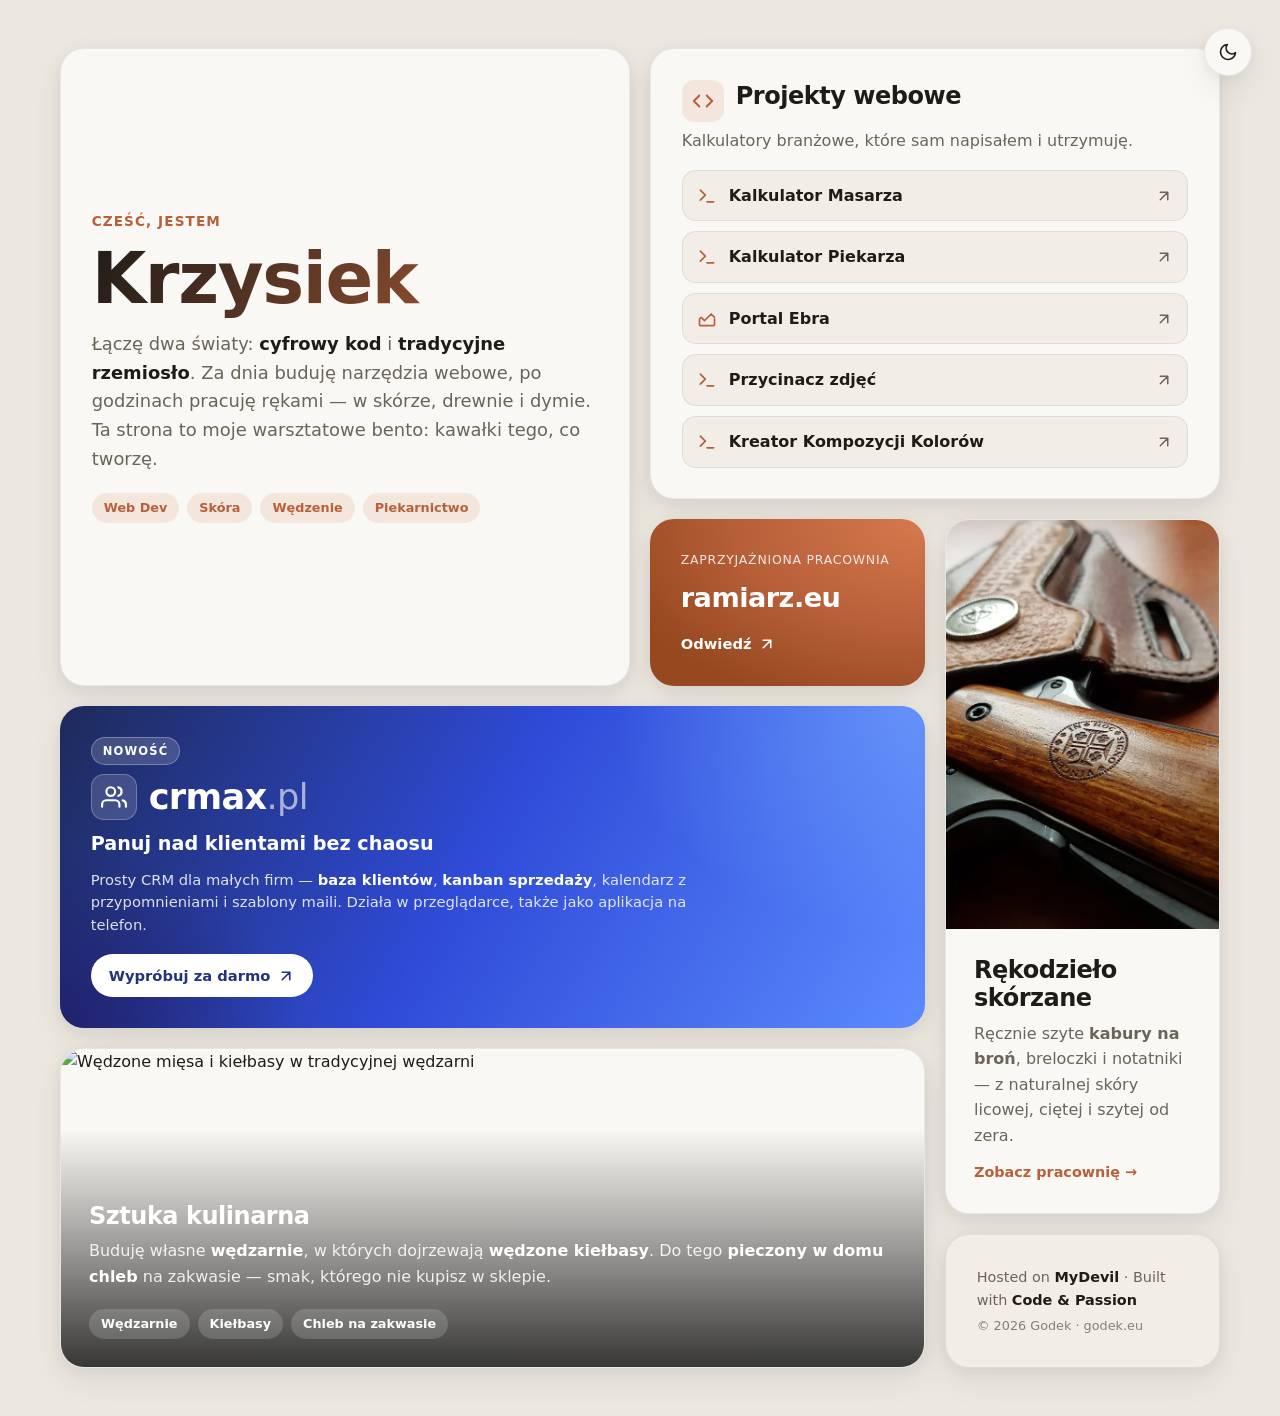
==== public_html/index.html @ ffb0ab87 "baner crmax" ====
<!DOCTYPE html>
<html lang="pl">
<head>
  <meta charset="UTF-8" />
  <meta name="viewport" content="width=device-width, initial-scale=1.0" />
  <meta name="description" content="Godek — miejsce, gdzie cyfrowy kod spotyka tradycyjne rzemiosło: kalkulatory dla masarzy i piekarzy, rękodzieło skórzane i sztuka wędzenia." />
  <meta name="author" content="Godek" />
  <meta name="theme-color" content="#f5f3ee" media="(prefers-color-scheme: light)" />
  <meta name="theme-color" content="#14120f" media="(prefers-color-scheme: dark)" />
  <title>Godek — Kod &amp; Rzemiosło</title>
  <link rel="preconnect" href="https://images.unsplash.com" />
  <link rel="stylesheet" href="style.css" />
</head>
<body>
  <!-- Przełącznik motywu -->
  <button id="theme-toggle" class="theme-toggle" type="button" aria-label="Przełącz motyw jasny/ciemny">
    <svg class="icon-sun" viewBox="0 0 24 24" width="20" height="20" aria-hidden="true">
      <circle cx="12" cy="12" r="4" />
      <path d="M12 2v2M12 20v2M4.9 4.9l1.4 1.4M17.7 17.7l1.4 1.4M2 12h2M20 12h2M4.9 19.1l1.4-1.4M17.7 6.3l1.4-1.4" />
    </svg>
    <svg class="icon-moon" viewBox="0 0 24 24" width="20" height="20" aria-hidden="true">
      <path d="M21 12.8A9 9 0 1 1 11.2 3a7 7 0 0 0 9.8 9.8z" />
    </svg>
  </button>

  <main class="bento" aria-label="Strona główna Godek">

    <!-- 1. Intro (duży) -->
    <section class="tile tile--intro" aria-labelledby="intro-title">
      <p class="eyebrow">Cześć, jestem</p>
      <h1 id="intro-title">Krzysiek</h1>
      <p class="lead">
        Łączę dwa światy: <strong>cyfrowy kod</strong> i <strong>tradycyjne rzemiosło</strong>.
        Za dnia buduję narzędzia webowe, po godzinach pracuję rękami — w skórze, drewnie i dymie.
        Ta strona to moje warsztatowe bento: kawałki tego, co tworzę.
      </p>
      <div class="tag-row" aria-label="Obszary działania">
        <span class="tag">Web Dev</span>
        <span class="tag">Skóra</span>
        <span class="tag">Wędzenie</span>
        <span class="tag">Piekarnictwo</span>
      </div>
    </section>

    <!-- 2. Projekty webowe (średni) -->
    <section class="tile tile--projects" aria-labelledby="projects-title">
      <div class="tile__head">
        <span class="tile__badge" aria-hidden="true">
          <svg viewBox="0 0 24 24" width="22" height="22"><path d="M8 6l-6 6 6 6M16 6l6 6-6 6" /></svg>
        </span>
        <h2 id="projects-title">Projekty webowe</h2>
      </div>
      <p class="tile__desc">Kalkulatory branżowe, które sam napisałem i utrzymuję.</p>
      <ul class="link-list">
        <li>
          <a class="link-item" href="https://www.masarz.ebra.pl/" target="_blank" rel="noopener">
            <svg class="link-item__icon" viewBox="0 0 24 24" width="20" height="20" aria-hidden="true"><path d="M4 17l6-6-6-6M12 19h8" /></svg>
            <span class="link-item__text">Kalkulator Masarza</span>
            <svg class="link-item__arrow" viewBox="0 0 24 24" width="18" height="18" aria-hidden="true"><path d="M7 17L17 7M7 7h10v10" /></svg>
          </a>
        </li>
        <li>
          <a class="link-item" href="https://www.piekarz.ebra.pl/" target="_blank" rel="noopener">
            <svg class="link-item__icon" viewBox="0 0 24 24" width="20" height="20" aria-hidden="true"><path d="M4 17l6-6-6-6M12 19h8" /></svg>
            <span class="link-item__text">Kalkulator Piekarza</span>
            <svg class="link-item__arrow" viewBox="0 0 24 24" width="18" height="18" aria-hidden="true"><path d="M7 17L17 7M7 7h10v10" /></svg>
          </a>
        </li>
        <li>
          <a class="link-item" href="https://www.ebra.pl/" target="_blank" rel="noopener">
            <svg class="link-item__icon" viewBox="0 0 24 24" width="20" height="20" aria-hidden="true"><path d="M3 12l2-2 4 4 8-8 4 4M3 12v7a1 1 0 0 0 1 1h16a1 1 0 0 0 1-1v-7" /></svg>
            <span class="link-item__text">Portal Ebra</span>
            <svg class="link-item__arrow" viewBox="0 0 24 24" width="18" height="18" aria-hidden="true"><path d="M7 17L17 7M7 7h10v10" /></svg>
          </a>
        </li>
        <li>
          <a class="link-item" href="https://przycinacz.godek.eu/" target="_blank" rel="noopener">
            <svg class="link-item__icon" viewBox="0 0 24 24" width="20" height="20" aria-hidden="true"><path d="M4 17l6-6-6-6M12 19h8" /></svg>
            <span class="link-item__text">Przycinacz zdjęć</span>
            <svg class="link-item__arrow" viewBox="0 0 24 24" width="18" height="18" aria-hidden="true"><path d="M7 17L17 7M7 7h10v10" /></svg>
          </a>
        </li>
        <li>
          <a class="link-item" href="https://kolory.godek.eu/" target="_blank" rel="noopener">
            <svg class="link-item__icon" viewBox="0 0 24 24" width="20" height="20" aria-hidden="true"><path d="M4 17l6-6-6-6M12 19h8" /></svg>
            <span class="link-item__text">Kreator Kompozycji Kolorów</span>
            <svg class="link-item__arrow" viewBox="0 0 24 24" width="18" height="18" aria-hidden="true"><path d="M7 17L17 7M7 7h10v10" /></svg>
          </a>
        </li>
      </ul>
    </section>

    <!-- 3. Link partnerski (mały) -->
    <a class="tile tile--partner" href="https://ramiarz.eu/" target="_blank" rel="noopener" aria-label="Odwiedź ramiarz.eu — otwiera się w nowej karcie">
      <span class="tile--partner__label">Zaprzyjaźniona pracownia</span>
      <span class="tile--partner__name">ramiarz.eu</span>
      <span class="tile--partner__cta">
        Odwiedź
        <svg viewBox="0 0 24 24" width="18" height="18" aria-hidden="true"><path d="M7 17L17 7M7 7h10v10" /></svg>
      </span>
    </a>

    <!-- 4. Baner crmax (szeroki) — nowa aplikacja -->
    <a class="tile tile--crmax" href="https://crmax.pl/" target="_blank" rel="noopener" aria-labelledby="crmax-title">
      <div class="tile--crmax__glow" aria-hidden="true"></div>
      <div class="tile--crmax__inner">
        <span class="tile--crmax__badge">Nowość</span>
        <div class="tile--crmax__head">
          <span class="tile--crmax__logo" aria-hidden="true">
            <svg viewBox="0 0 24 24" width="26" height="26"><path d="M17 21v-2a4 4 0 0 0-4-4H5a4 4 0 0 0-4 4v2M9 11a4 4 0 1 0 0-8 4 4 0 0 0 0 8M23 21v-2a4 4 0 0 0-3-3.87M16 3.13a4 4 0 0 1 0 7.75" /></svg>
          </span>
          <h2 id="crmax-title">crmax<span class="tile--crmax__tld">.pl</span></h2>
        </div>
        <p class="tile--crmax__slogan">Panuj nad klientami bez chaosu</p>
        <p class="tile--crmax__desc">
          Prosty CRM dla małych firm — <strong>baza klientów</strong>, <strong>kanban sprzedaży</strong>,
          kalendarz z przypomnieniami i szablony maili. Działa w przeglądarce, także jako aplikacja na telefon.
        </p>
        <span class="tile--crmax__cta">
          Wypróbuj za darmo
          <svg viewBox="0 0 24 24" width="18" height="18" aria-hidden="true"><path d="M7 17L17 7M7 7h10v10" /></svg>
        </span>
      </div>
    </a>

    <!-- 5. Rękodzieło skórzane (średni) — link do podstrony -->
    <a class="tile tile--leather" href="rekodzielo.html" aria-labelledby="leather-title">
      <div class="tile__media">
        <img
          src="img/rekodzielo-skorzane.webp"
          alt="Ręcznie wykonane wyroby ze skóry naturalnej"
          loading="lazy" decoding="async" width="900" height="875" />
      </div>
      <div class="tile__body">
        <h2 id="leather-title">Rękodzieło skórzane</h2>
        <p class="tile__desc">
          Ręcznie szyte <strong>kabury na broń</strong>, breloczki i notatniki —
          z naturalnej skóry licowej, ciętej i szytej od zera.
        </p>
        <span class="tile__more">Zobacz pracownię →</span>
      </div>
    </a>

    <!-- 6. Sztuka kulinarna (duży) -->
    <section class="tile tile--culinary" aria-labelledby="culinary-title">
      <div class="tile__media">
        <img
          src="https://images.unsplash.com/photo-1544025162-d76694265947?auto=format&fit=crop&w=1200&q=70"
          alt="Wędzone mięsa i kiełbasy w tradycyjnej wędzarni"
          loading="lazy" decoding="async" width="1200" height="800" />
      </div>
      <div class="tile__body">
        <h2 id="culinary-title">Sztuka kulinarna</h2>
        <p class="tile__desc">
          Buduję własne <strong>wędzarnie</strong>, w których dojrzewają
          <strong>wędzone kiełbasy</strong>. Do tego <strong>pieczony w domu chleb</strong>
          na zakwasie — smak, którego nie kupisz w sklepie.
        </p>
        <div class="tag-row">
          <span class="tag">Wędzarnie</span>
          <span class="tag">Kiełbasy</span>
          <span class="tag">Chleb na zakwasie</span>
        </div>
      </div>
    </section>

    <!-- 7. Stopka / stack (mały) -->
    <footer class="tile tile--footer">
      <p>Hosted on <strong>MyDevil</strong> · Built with <strong>Code &amp; Passion</strong></p>
      <p class="tile--footer__meta">© <span id="year">2026</span> Godek · godek.eu</p>
    </footer>

  </main>

  <script src="script.js" defer></script>
</body>
</html>
---- public_html/style.css ----
/* ============================================
   Godek — Maker's Bento Box
   Plain CSS · CSS Grid · Light/Dark
   ============================================ */

/* ---------- Zmienne motywu ---------- */
:root {
  /* Kolory — jasny (domyślny) */
  --bg:            #ece8e0;
  --surface:       #faf8f4;
  --surface-2:     #f2eee7;
  --text:          #1f1c17;
  --text-muted:    #6b6459;
  --border:        rgba(31, 28, 23, 0.08);
  --accent:        #b8603a;
  --accent-soft:   rgba(184, 96, 58, 0.12);
  --shadow:        0 4px 14px rgba(31, 28, 23, 0.06),
                   0 12px 34px rgba(31, 28, 23, 0.07);
  --shadow-hover:  0 10px 24px rgba(31, 28, 23, 0.10),
                   0 22px 60px rgba(31, 28, 23, 0.12);

  /* Kształt i ruch */
  --radius:        24px;
  --radius-sm:     14px;
  --gap:           20px;
  --ease:          cubic-bezier(0.22, 1, 0.36, 1);
  --font: "Inter", system-ui, -apple-system, "Segoe UI", Roboto, sans-serif;
}

/* Ciemny — system */
@media (prefers-color-scheme: dark) {
  :root {
    --bg:           #14120f;
    --surface:      #201d18;
    --surface-2:    #2a251f;
    --text:         #f3efe8;
    --text-muted:   #a49b8d;
    --border:       rgba(243, 239, 232, 0.09);
    --accent:       #e08a5f;
    --accent-soft:  rgba(224, 138, 95, 0.16);
    --shadow:       0 4px 14px rgba(0, 0, 0, 0.35),
                    0 12px 34px rgba(0, 0, 0, 0.45);
    --shadow-hover: 0 10px 24px rgba(0, 0, 0, 0.45),
                    0 22px 60px rgba(0, 0, 0, 0.55);
  }
}

/* Ciemny — ręczne wymuszenie (przełącznik) */
:root[data-theme="dark"] {
  --bg:           #14120f;
  --surface:      #201d18;
  --surface-2:    #2a251f;
  --text:         #f3efe8;
  --text-muted:   #a49b8d;
  --border:       rgba(243, 239, 232, 0.09);
  --accent:       #e08a5f;
  --accent-soft:  rgba(224, 138, 95, 0.16);
  --shadow:       0 4px 14px rgba(0, 0, 0, 0.35),
                  0 12px 34px rgba(0, 0, 0, 0.45);
  --shadow-hover: 0 10px 24px rgba(0, 0, 0, 0.45),
                  0 22px 60px rgba(0, 0, 0, 0.55);
}
:root[data-theme="light"] {
  --bg:           #ece8e0;
  --surface:      #faf8f4;
  --surface-2:    #f2eee7;
  --text:         #1f1c17;
  --text-muted:   #6b6459;
  --border:       rgba(31, 28, 23, 0.08);
  --accent:       #b8603a;
  --accent-soft:  rgba(184, 96, 58, 0.12);
  --shadow:       0 4px 14px rgba(31, 28, 23, 0.06),
                  0 12px 34px rgba(31, 28, 23, 0.07);
  --shadow-hover: 0 10px 24px rgba(31, 28, 23, 0.10),
                  0 22px 60px rgba(31, 28, 23, 0.12);
}

/* ---------- Reset ---------- */
*, *::before, *::after { box-sizing: border-box; margin: 0; padding: 0; }

html { -webkit-text-size-adjust: 100%; }

body {
  font-family: var(--font);
  background: var(--bg);
  color: var(--text);
  line-height: 1.6;
  min-height: 100vh;
  padding: clamp(16px, 4vw, 48px);
  -webkit-font-smoothing: antialiased;
  text-rendering: optimizeLegibility;
  transition: background 0.4s var(--ease), color 0.4s var(--ease);
}

img { display: block; max-width: 100%; height: auto; }
a { color: inherit; text-decoration: none; }
h1, h2 { line-height: 1.15; letter-spacing: -0.02em; }

/* ---------- Przełącznik motywu ---------- */
.theme-toggle {
  position: fixed;
  top: clamp(16px, 4vw, 28px);
  right: clamp(16px, 4vw, 28px);
  z-index: 10;
  width: 48px; height: 48px;
  display: grid; place-items: center;
  border: 1px solid var(--border);
  border-radius: 50%;
  background: var(--surface);
  color: var(--text);
  box-shadow: var(--shadow);
  cursor: pointer;
  transition: transform 0.3s var(--ease), background 0.3s var(--ease);
}
.theme-toggle:hover { transform: scale(1.08) rotate(-8deg); }
.theme-toggle:active { transform: scale(0.96); }
.theme-toggle svg { fill: none; stroke: currentColor; stroke-width: 2; stroke-linecap: round; stroke-linejoin: round; }

/* Domyślnie (jasny motyw) pokazujemy księżyc = „przełącz na ciemny” */
.icon-sun  { display: none; }
.icon-moon { display: block; }
@media (prefers-color-scheme: dark) {
  :root:not([data-theme]) .icon-sun  { display: block; }
  :root:not([data-theme]) .icon-moon { display: none; }
}
:root[data-theme="dark"]  .icon-sun  { display: block; }
:root[data-theme="dark"]  .icon-moon { display: none; }
:root[data-theme="light"] .icon-sun  { display: none; }
:root[data-theme="light"] .icon-moon { display: block; }

/* ============================================
   BENTO GRID
   ============================================ */
.bento {
  max-width: 1160px;
  margin: 0 auto;
  display: grid;
  gap: var(--gap);
  grid-template-columns: repeat(4, 1fr);
  grid-auto-rows: minmax(120px, auto);
  grid-template-areas:
    "intro    intro    projects projects"
    "intro    intro    partner  leather"
    "crmax    crmax    crmax    leather"
    "culinary culinary culinary leather"
    "culinary culinary culinary footer";
}

.tile--intro    { grid-area: intro; }
.tile--projects { grid-area: projects; }
.tile--partner  { grid-area: partner; }
.tile--crmax    { grid-area: crmax; }
.tile--leather  { grid-area: leather; }
.tile--culinary { grid-area: culinary; }
.tile--footer   { grid-area: footer; }

/* ---------- Kafelek bazowy ---------- */
.tile {
  position: relative;
  background: var(--surface);
  border: 1px solid var(--border);
  border-radius: var(--radius);
  padding: clamp(20px, 2.4vw, 32px);
  box-shadow: var(--shadow);
  overflow: hidden;
  display: flex;
  flex-direction: column;
  transition: transform 0.4s var(--ease), box-shadow 0.4s var(--ease);
}

/* Delikatne unoszenie kafelków (nie dotyczy stopki) */
.tile:not(.tile--footer):hover {
  transform: translateY(-6px) scale(1.012);
  box-shadow: var(--shadow-hover);
}

/* ---------- Typografia wspólna ---------- */
.eyebrow {
  font-size: 0.85rem;
  font-weight: 600;
  letter-spacing: 0.08em;
  text-transform: uppercase;
  color: var(--accent);
  margin-bottom: 0.4rem;
}
.tile__desc { color: var(--text-muted); }
.tile__more {
  display: inline-block;
  margin-top: 0.8rem;
  font-size: 0.9rem;
  font-weight: 650;
  color: var(--accent);
  transition: transform 0.25s var(--ease);
}
.tile--leather:hover .tile__more { transform: translateX(4px); }
.tile h2 { font-size: clamp(1.2rem, 2vw, 1.5rem); margin-bottom: 0.5rem; }

/* ---------- 1. Intro ---------- */
.tile--intro { justify-content: center; }
.tile--intro h1 {
  font-size: clamp(2.6rem, 6vw, 4.4rem);
  font-weight: 800;
  margin-bottom: 0.6rem;
  background: linear-gradient(120deg, var(--text), var(--accent));
  -webkit-background-clip: text;
  background-clip: text;
  color: transparent;
}
.tile--intro .lead {
  font-size: clamp(1rem, 1.4vw, 1.15rem);
  color: var(--text-muted);
  max-width: 46ch;
}
.tile--intro strong { color: var(--text); font-weight: 650; }

.tag-row { display: flex; flex-wrap: wrap; gap: 8px; margin-top: 1.2rem; }
.tag {
  font-size: 0.8rem;
  font-weight: 550;
  padding: 5px 12px;
  border-radius: 999px;
  background: var(--accent-soft);
  color: var(--accent);
}

/* ---------- 2. Projekty ---------- */
.tile__head { display: flex; align-items: center; gap: 12px; margin-bottom: 0.4rem; }
.tile__badge {
  display: grid; place-items: center;
  width: 42px; height: 42px;
  border-radius: 12px;
  background: var(--accent-soft);
  color: var(--accent);
  flex-shrink: 0;
}
.tile__badge svg { fill: none; stroke: currentColor; stroke-width: 2.2; stroke-linecap: round; stroke-linejoin: round; }

.link-list { list-style: none; margin-top: auto; padding-top: 1rem; display: grid; gap: 10px; }
.link-item {
  display: flex;
  align-items: center;
  gap: 12px;
  padding: 12px 14px;
  border-radius: var(--radius-sm);
  background: var(--surface-2);
  border: 1px solid var(--border);
  font-weight: 600;
  transition: background 0.25s var(--ease), transform 0.25s var(--ease);
}
.link-item:hover { background: var(--accent-soft); transform: translateX(4px); }
.link-item__icon { color: var(--accent); flex-shrink: 0; }
.link-item__text { flex: 1; }
.link-item__arrow { color: var(--text-muted); transition: transform 0.25s var(--ease); }
.link-item:hover .link-item__arrow { transform: translate(2px, -2px); color: var(--accent); }
.link-item svg { fill: none; stroke: currentColor; stroke-width: 2; stroke-linecap: round; stroke-linejoin: round; }

/* ---------- 3. Partner ---------- */
.tile--partner {
  justify-content: center;
  gap: 6px;
  color: #fff;
  background:
    radial-gradient(120% 120% at 100% 0%, #d67a4e 0%, var(--accent) 55%, #96481f 100%);
  border: none;
}
.tile--partner__label { font-size: 0.78rem; letter-spacing: 0.06em; text-transform: uppercase; opacity: 0.85; }
.tile--partner__name  { font-size: clamp(1.3rem, 2.4vw, 1.7rem); font-weight: 800; letter-spacing: -0.02em; }
.tile--partner__cta {
  display: inline-flex; align-items: center; gap: 6px;
  margin-top: 0.4rem;
  font-weight: 600; font-size: 0.92rem;
}
.tile--partner__cta svg { fill: none; stroke: currentColor; stroke-width: 2; stroke-linecap: round; stroke-linejoin: round; transition: transform 0.3s var(--ease); }
.tile--partner:hover .tile--partner__cta svg { transform: translate(3px, -3px); }

/* ---------- 4. Baner crmax ---------- */
.tile--crmax {
  justify-content: center;
  min-height: 220px;
  color: #fff;
  border: none;
  background: linear-gradient(120deg, #1e2a5a 0%, #2f4bd8 48%, #5b8bff 100%);
  isolation: isolate;
}
.tile--crmax__glow {
  position: absolute;
  inset: 0;
  z-index: -1;
  background:
    radial-gradient(60% 120% at 100% 0%, rgba(120,170,255,0.55) 0%, rgba(120,170,255,0) 60%),
    radial-gradient(50% 100% at 0% 100%, rgba(30,20,90,0.6) 0%, rgba(30,20,90,0) 55%);
}
.tile--crmax__inner { display: flex; flex-direction: column; gap: 0.55rem; max-width: 60ch; }
.tile--crmax__badge {
  align-self: flex-start;
  font-size: 0.72rem;
  font-weight: 700;
  letter-spacing: 0.1em;
  text-transform: uppercase;
  padding: 4px 11px;
  border-radius: 999px;
  background: rgba(255,255,255,0.16);
  border: 1px solid rgba(255,255,255,0.28);
}
.tile--crmax__head { display: flex; align-items: center; gap: 12px; }
.tile--crmax__logo {
  display: grid; place-items: center;
  width: 46px; height: 46px;
  border-radius: 13px;
  background: rgba(255,255,255,0.15);
  border: 1px solid rgba(255,255,255,0.25);
  flex-shrink: 0;
}
.tile--crmax__logo svg { fill: none; stroke: #fff; stroke-width: 2; stroke-linecap: round; stroke-linejoin: round; }
.tile--crmax h2 { font-size: clamp(1.6rem, 3vw, 2.2rem); font-weight: 800; letter-spacing: -0.02em; margin: 0; color: #fff; }
.tile--crmax__tld { font-weight: 500; opacity: 0.6; }
.tile--crmax__slogan { font-size: clamp(1rem, 1.6vw, 1.2rem); font-weight: 650; }
.tile--crmax__desc { font-size: 0.92rem; line-height: 1.55; color: rgba(255,255,255,0.85); }
.tile--crmax__desc strong { color: #fff; font-weight: 650; }
.tile--crmax__cta {
  align-self: flex-start;
  display: inline-flex; align-items: center; gap: 7px;
  margin-top: 0.5rem;
  padding: 10px 18px;
  border-radius: 999px;
  background: #fff;
  color: #23347a;
  font-weight: 700;
  font-size: 0.92rem;
}
.tile--crmax__cta svg { fill: none; stroke: currentColor; stroke-width: 2.2; stroke-linecap: round; stroke-linejoin: round; transition: transform 0.3s var(--ease); }
.tile--crmax:hover .tile--crmax__cta svg { transform: translate(3px, -3px); }

/* ---------- 5 & 6. Kafelki z obrazem ---------- */
.tile--leather, .tile--culinary { padding: 0; }
.tile__media { position: relative; overflow: hidden; flex: 1; min-height: 160px; }
.tile__media img {
  width: 100%; height: 100%;
  object-fit: cover;
  transition: transform 0.6s var(--ease);
}
.tile:hover .tile__media img { transform: scale(1.06); }
.tile__body { padding: clamp(18px, 2.2vw, 28px); }

/* Culinary — obraz jako tło z nakładką tekstu */
.tile--culinary { min-height: 320px; }
.tile--culinary .tile__media { position: absolute; inset: 0; }
.tile--culinary .tile__media::after {
  content: "";
  position: absolute; inset: 0;
  background: linear-gradient(to top, rgba(0,0,0,0.78) 0%, rgba(0,0,0,0.30) 45%, rgba(0,0,0,0) 75%);
}
.tile--culinary .tile__body { position: relative; margin-top: auto; z-index: 1; color: #fff; }
.tile--culinary .tile__desc { color: rgba(255,255,255,0.88); }
.tile--culinary h2 { color: #fff; }
.tile--culinary strong { color: #fff; }
.tile--culinary .tag { background: rgba(255,255,255,0.16); color: #fff; }

/* ---------- 6. Stopka ---------- */
.tile--footer {
  justify-content: center;
  align-items: flex-start;
  gap: 4px;
  background: var(--surface-2);
}
.tile--footer p { font-size: 0.9rem; color: var(--text-muted); }
.tile--footer strong { color: var(--text); font-weight: 650; }
.tile--footer__meta { font-size: 0.8rem !important; opacity: 0.8; }

/* ============================================
   RESPONSYWNOŚĆ
   ============================================ */

/* Tablet — 2 kolumny */
@media (max-width: 860px) {
  .bento {
    grid-template-columns: repeat(2, 1fr);
    grid-template-areas:
      "intro    intro"
      "projects partner"
      "crmax    crmax"
      "leather  leather"
      "culinary culinary"
      "footer   footer";
  }
  .tile--culinary { min-height: 280px; }
}

/* Telefon — 1 kolumna (graceful stacking) */
@media (max-width: 560px) {
  body { padding: 14px; }
  .bento {
    grid-template-columns: 1fr;
    grid-auto-rows: auto;
    grid-template-areas:
      "intro"
      "projects"
      "partner"
      "crmax"
      "leather"
      "culinary"
      "footer";
  }
  .tile--partner  { min-height: 150px; }
  .tile--leather  { min-height: 260px; }
  .tile--culinary { min-height: 340px; }
}

/* ---------- Dostępność ---------- */
:where(a, button):focus-visible {
  outline: 3px solid var(--accent);
  outline-offset: 3px;
  border-radius: 6px;
}

@media (prefers-reduced-motion: reduce) {
  *, *::before, *::after {
    animation-duration: 0.001ms !important;
    transition-duration: 0.001ms !important;
  }
}
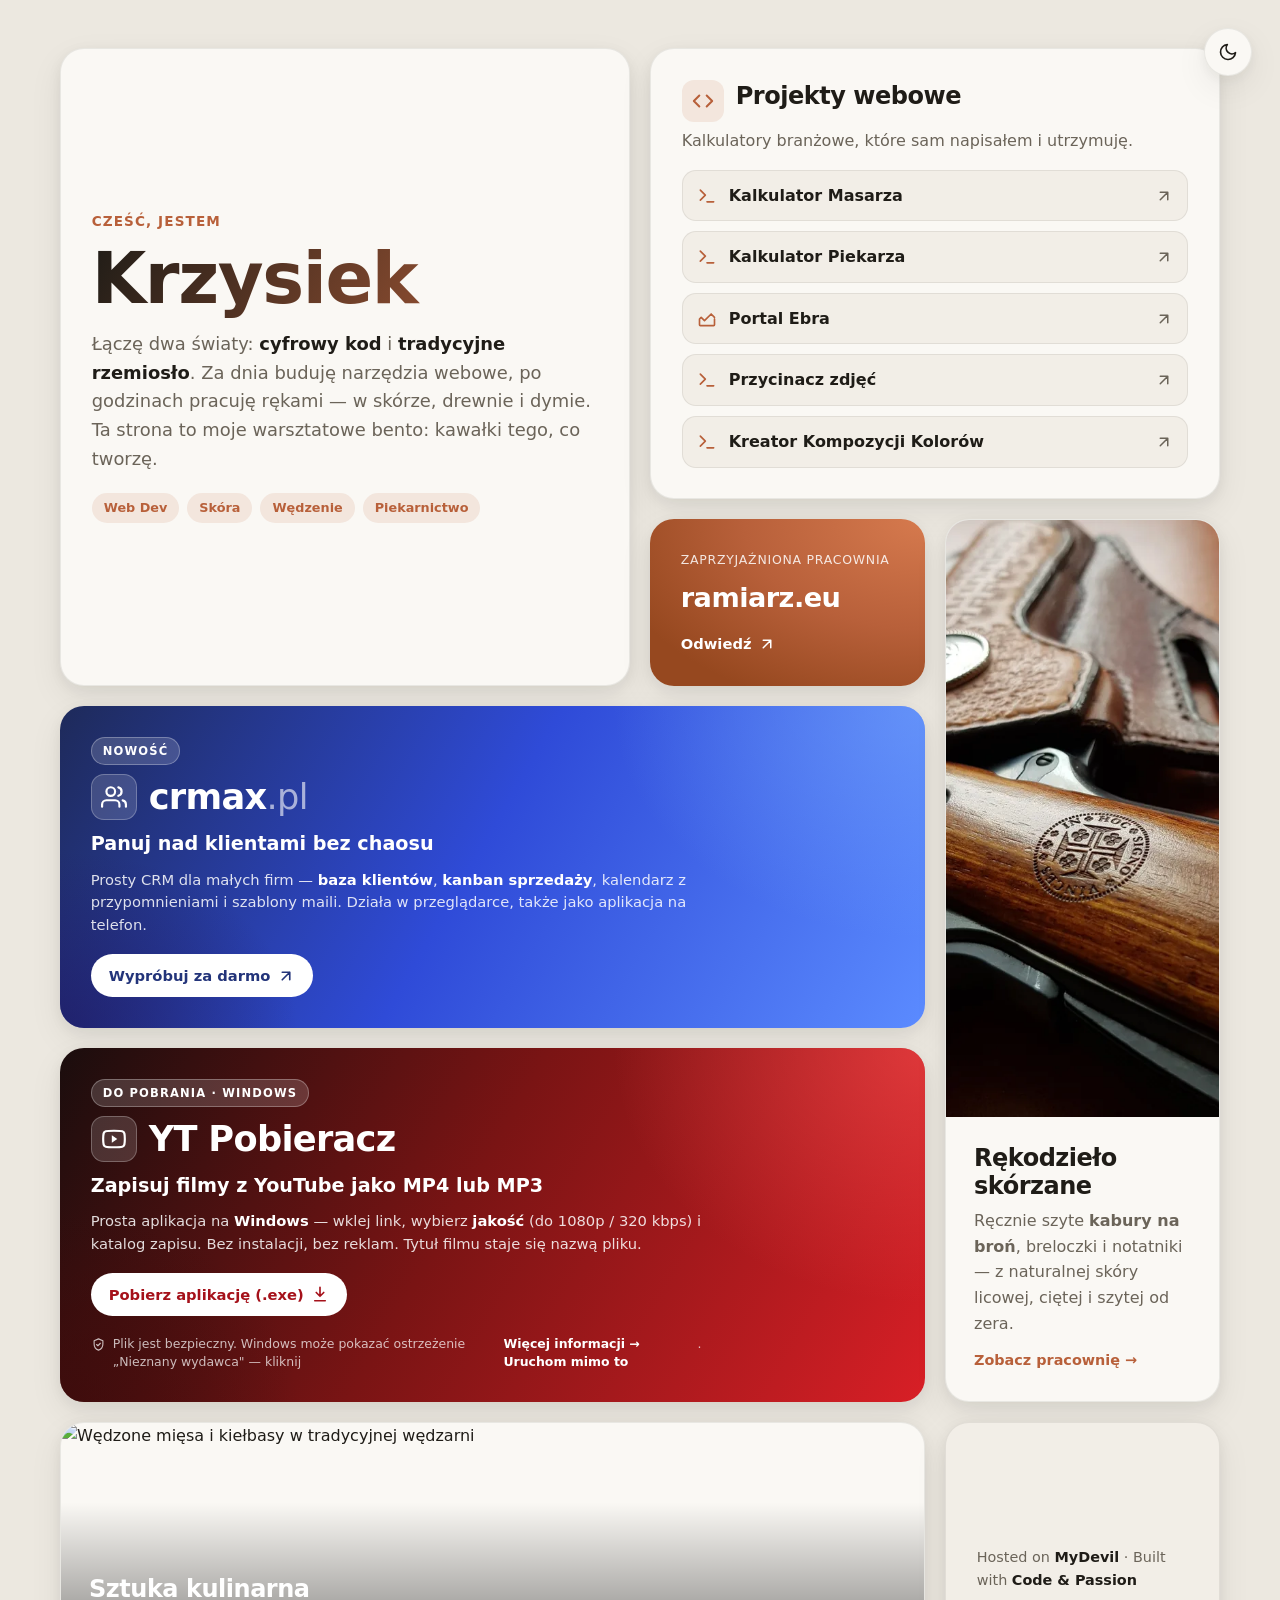
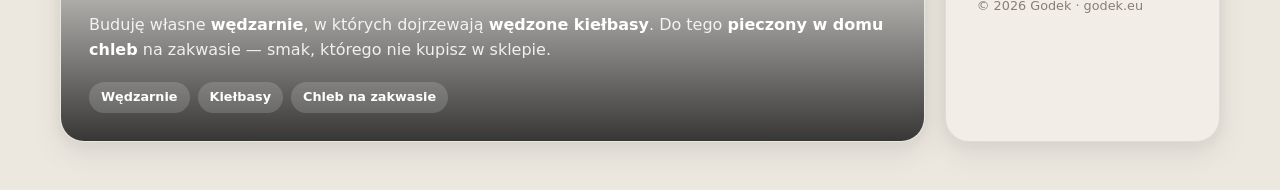
==== commit a629c05e: "Dodaj kafelek YT Pobieracz (aplikacja do pobrania) na stronie glownej - Baner w motywie YouTube z pr" ====
--- a/public_html/index.html
+++ b/public_html/index.html
@@ -123,6 +123,35 @@
       </div>
     </a>
 
+    <!-- 4b. Baner YT Pobieracz (szeroki) — aplikacja desktop do pobrania -->
+    <a class="tile tile--pobieracz" href="pliki/YT-Pobieracz.exe" download="YT-Pobieracz.exe" aria-labelledby="pobieracz-title">
+      <div class="tile--pobieracz__glow" aria-hidden="true"></div>
+      <div class="tile--pobieracz__inner">
+        <span class="tile--pobieracz__badge">Do pobrania · Windows</span>
+        <div class="tile--pobieracz__head">
+          <span class="tile--pobieracz__logo" aria-hidden="true">
+            <svg viewBox="0 0 24 24" width="26" height="26"><path d="M22 12s0-3.5-.45-5.17a2.78 2.78 0 0 0-1.95-1.96C17.9 4.42 12 4.42 12 4.42s-5.9 0-7.6.45a2.78 2.78 0 0 0-1.95 1.96C2 8.5 2 12 2 12s0 3.5.45 5.17a2.78 2.78 0 0 0 1.95 1.96c1.7.45 7.6.45 7.6.45s5.9 0 7.6-.45a2.78 2.78 0 0 0 1.95-1.96C22 15.5 22 12 22 12z" /><path d="M10 15.5l5-3.5-5-3.5z" fill="currentColor" stroke="none" /></svg>
+          </span>
+          <h2 id="pobieracz-title">YT Pobieracz</h2>
+        </div>
+        <p class="tile--pobieracz__slogan">Zapisuj filmy z YouTube jako MP4 lub MP3</p>
+        <p class="tile--pobieracz__desc">
+          Prosta aplikacja na <strong>Windows</strong> — wklej link, wybierz
+          <strong>jakość</strong> (do 1080p / 320 kbps) i katalog zapisu. Bez instalacji,
+          bez reklam. Tytuł filmu staje się nazwą pliku.
+        </p>
+        <span class="tile--pobieracz__cta">
+          Pobierz aplikację (.exe)
+          <svg viewBox="0 0 24 24" width="18" height="18" aria-hidden="true"><path d="M12 3v12M7 10l5 5 5-5M5 21h14" /></svg>
+        </span>
+        <p class="tile--pobieracz__note">
+          <svg viewBox="0 0 24 24" width="15" height="15" aria-hidden="true"><path d="M12 3l7 3v5c0 4.4-3 8.4-7 10-4-1.6-7-5.6-7-10V6l7-3z" /><path d="M9 12l2 2 4-4" /></svg>
+          Plik jest bezpieczny. Windows może pokazać ostrzeżenie „Nieznany wydawca" —
+          kliknij <strong>Więcej informacji → Uruchom mimo to</strong>.
+        </p>
+      </div>
+    </a>
+
     <!-- 5. Rękodzieło skórzane (średni) — link do podstrony -->
     <a class="tile tile--leather" href="rekodzielo.html" aria-labelledby="leather-title">
       <div class="tile__media">
--- a/public_html/style.css
+++ b/public_html/style.css
@@ -139,20 +139,21 @@
   grid-template-columns: repeat(4, 1fr);
   grid-auto-rows: minmax(120px, auto);
   grid-template-areas:
-    "intro    intro    projects projects"
-    "intro    intro    partner  leather"
-    "crmax    crmax    crmax    leather"
-    "culinary culinary culinary leather"
-    "culinary culinary culinary footer";
-}
-
-.tile--intro    { grid-area: intro; }
-.tile--projects { grid-area: projects; }
-.tile--partner  { grid-area: partner; }
-.tile--crmax    { grid-area: crmax; }
-.tile--leather  { grid-area: leather; }
-.tile--culinary { grid-area: culinary; }
-.tile--footer   { grid-area: footer; }
+    "intro     intro     projects  projects"
+    "intro     intro     partner   leather"
+    "crmax     crmax     crmax     leather"
+    "pobieracz pobieracz pobieracz leather"
+    "culinary  culinary  culinary  footer";
+}
+
+.tile--intro     { grid-area: intro; }
+.tile--projects  { grid-area: projects; }
+.tile--partner   { grid-area: partner; }
+.tile--crmax     { grid-area: crmax; }
+.tile--pobieracz { grid-area: pobieracz; }
+.tile--leather   { grid-area: leather; }
+.tile--culinary  { grid-area: culinary; }
+.tile--footer    { grid-area: footer; }
 
 /* ---------- Kafelek bazowy ---------- */
 .tile {
@@ -331,6 +332,72 @@
 .tile--crmax__cta svg { fill: none; stroke: currentColor; stroke-width: 2.2; stroke-linecap: round; stroke-linejoin: round; transition: transform 0.3s var(--ease); }
 .tile--crmax:hover .tile--crmax__cta svg { transform: translate(3px, -3px); }
 
+/* ---------- 4b. Baner YT Pobieracz ---------- */
+.tile--pobieracz {
+  justify-content: center;
+  min-height: 220px;
+  color: #fff;
+  border: none;
+  background: linear-gradient(120deg, #1a0d0d 0%, #7a1414 46%, #d81f26 100%);
+  isolation: isolate;
+}
+.tile--pobieracz__glow {
+  position: absolute;
+  inset: 0;
+  z-index: -1;
+  background:
+    radial-gradient(60% 120% at 100% 0%, rgba(255,80,80,0.55) 0%, rgba(255,80,80,0) 60%),
+    radial-gradient(50% 100% at 0% 100%, rgba(60,10,10,0.65) 0%, rgba(60,10,10,0) 55%);
+}
+.tile--pobieracz__inner { display: flex; flex-direction: column; gap: 0.55rem; max-width: 60ch; }
+.tile--pobieracz__badge {
+  align-self: flex-start;
+  font-size: 0.72rem;
+  font-weight: 700;
+  letter-spacing: 0.1em;
+  text-transform: uppercase;
+  padding: 4px 11px;
+  border-radius: 999px;
+  background: rgba(255,255,255,0.16);
+  border: 1px solid rgba(255,255,255,0.28);
+}
+.tile--pobieracz__head { display: flex; align-items: center; gap: 12px; }
+.tile--pobieracz__logo {
+  display: grid; place-items: center;
+  width: 46px; height: 46px;
+  border-radius: 13px;
+  background: rgba(255,255,255,0.15);
+  border: 1px solid rgba(255,255,255,0.25);
+  flex-shrink: 0;
+}
+.tile--pobieracz__logo svg { fill: none; stroke: #fff; stroke-width: 2; stroke-linecap: round; stroke-linejoin: round; }
+.tile--pobieracz h2 { font-size: clamp(1.6rem, 3vw, 2.2rem); font-weight: 800; letter-spacing: -0.02em; margin: 0; color: #fff; }
+.tile--pobieracz__slogan { font-size: clamp(1rem, 1.6vw, 1.2rem); font-weight: 650; }
+.tile--pobieracz__desc { font-size: 0.92rem; line-height: 1.55; color: rgba(255,255,255,0.85); }
+.tile--pobieracz__desc strong { color: #fff; font-weight: 650; }
+.tile--pobieracz__cta {
+  align-self: flex-start;
+  display: inline-flex; align-items: center; gap: 7px;
+  margin-top: 0.5rem;
+  padding: 10px 18px;
+  border-radius: 999px;
+  background: #fff;
+  color: #a5111a;
+  font-weight: 700;
+  font-size: 0.92rem;
+}
+.tile--pobieracz__cta svg { fill: none; stroke: currentColor; stroke-width: 2.2; stroke-linecap: round; stroke-linejoin: round; transition: transform 0.3s var(--ease); }
+.tile--pobieracz:hover .tile--pobieracz__cta svg { transform: translateY(3px); }
+.tile--pobieracz__note {
+  display: flex; align-items: flex-start; gap: 7px;
+  margin-top: 0.6rem;
+  font-size: 0.78rem;
+  line-height: 1.45;
+  color: rgba(255,255,255,0.72);
+}
+.tile--pobieracz__note svg { flex-shrink: 0; margin-top: 2px; fill: none; stroke: currentColor; stroke-width: 1.8; stroke-linecap: round; stroke-linejoin: round; }
+.tile--pobieracz__note strong { color: #fff; font-weight: 650; }
+
 /* ---------- 5 & 6. Kafelki z obrazem ---------- */
 .tile--leather, .tile--culinary { padding: 0; }
 .tile__media { position: relative; overflow: hidden; flex: 1; min-height: 160px; }
@@ -376,12 +443,13 @@
   .bento {
     grid-template-columns: repeat(2, 1fr);
     grid-template-areas:
-      "intro    intro"
-      "projects partner"
-      "crmax    crmax"
-      "leather  leather"
-      "culinary culinary"
-      "footer   footer";
+      "intro     intro"
+      "projects  partner"
+      "crmax     crmax"
+      "pobieracz pobieracz"
+      "leather   leather"
+      "culinary  culinary"
+      "footer    footer";
   }
   .tile--culinary { min-height: 280px; }
 }
@@ -397,6 +465,7 @@
       "projects"
       "partner"
       "crmax"
+      "pobieracz"
       "leather"
       "culinary"
       "footer";
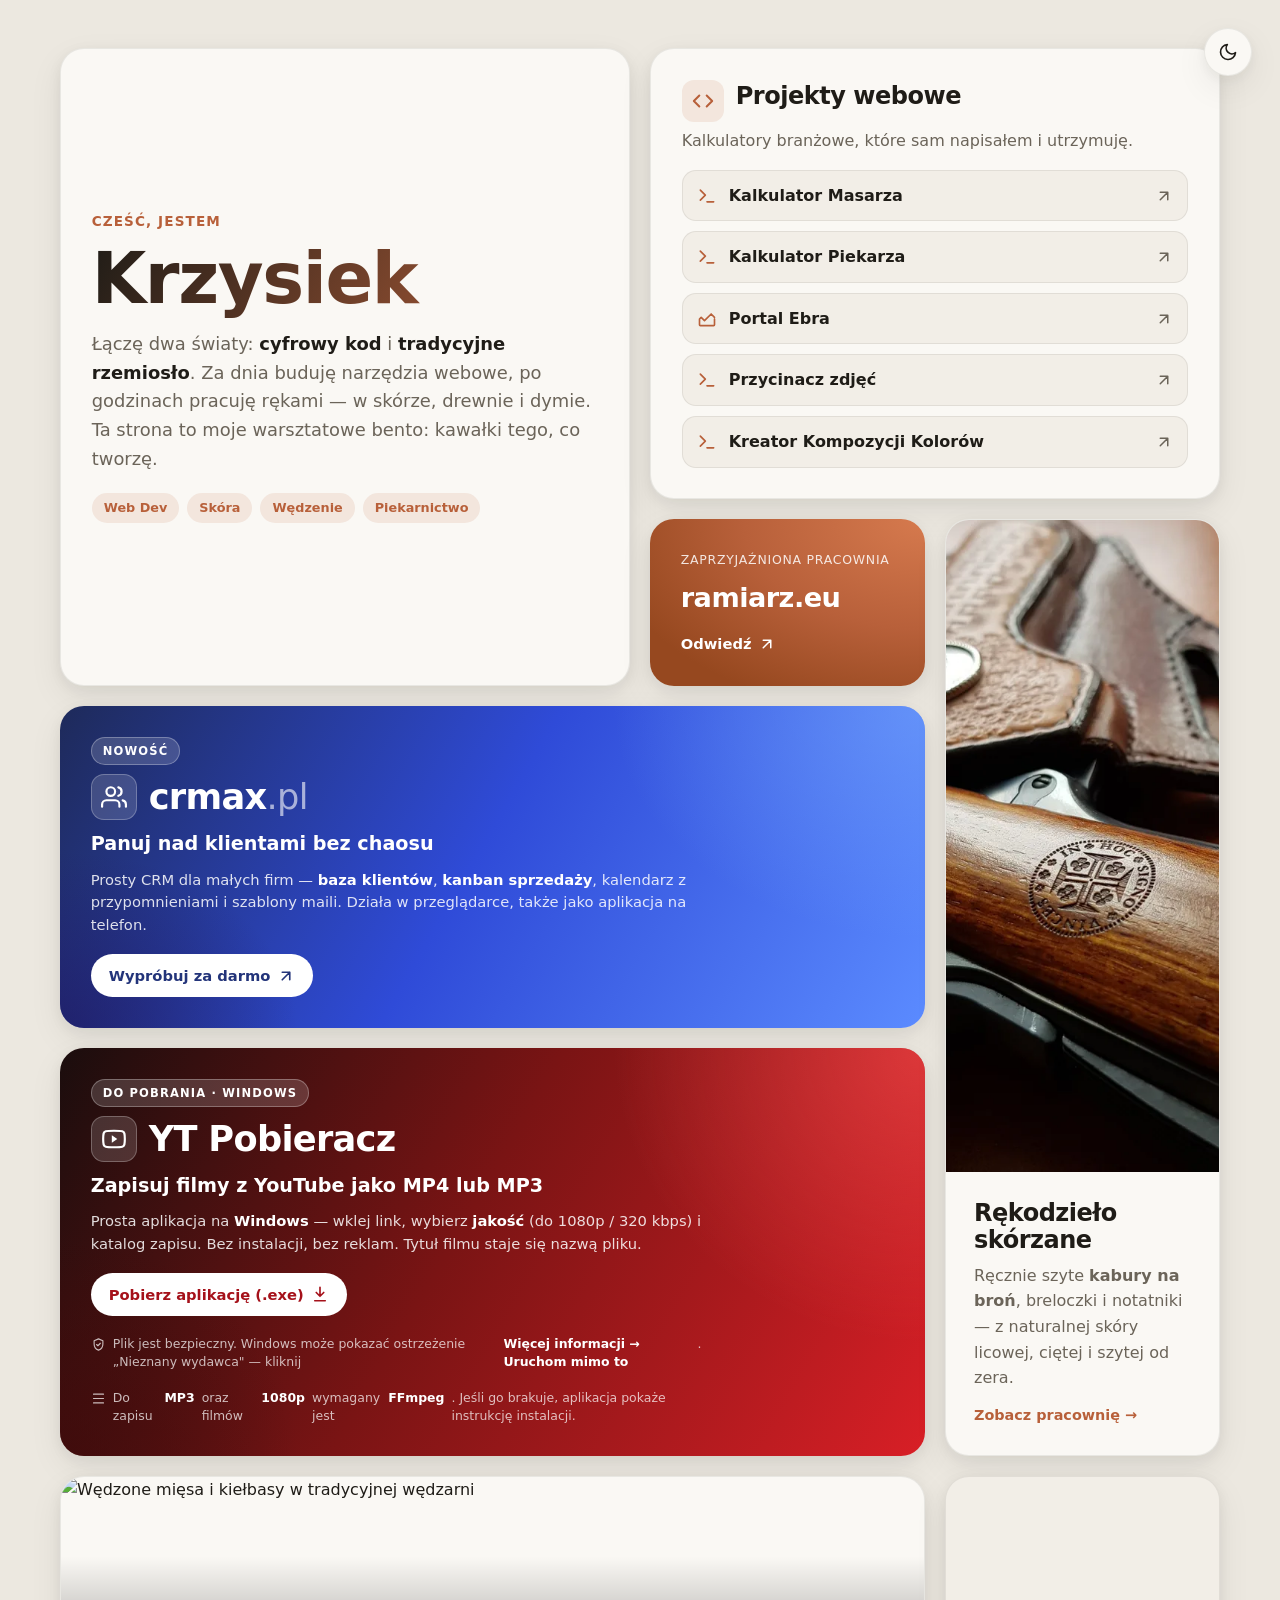
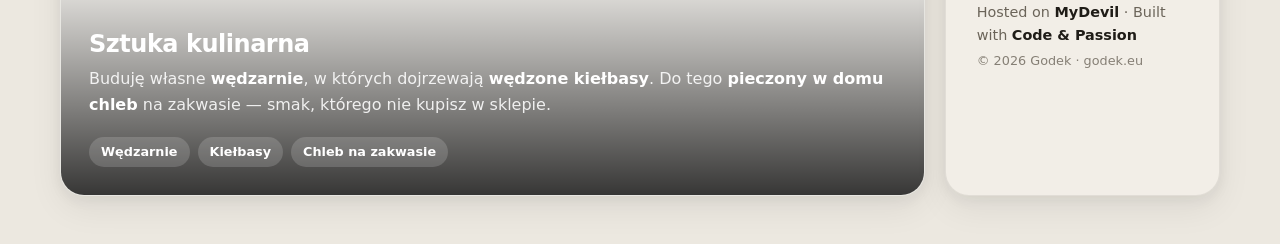
==== commit 571d84d3: "Dodaj notke o wymaganym FFmpeg pod kafelkiem YT Pobieracz Co-Authored-By: Claude Opus 4.8 <noreply@a" ====
--- a/public_html/index.html
+++ b/public_html/index.html
@@ -149,6 +149,11 @@
           Plik jest bezpieczny. Windows może pokazać ostrzeżenie „Nieznany wydawca" —
           kliknij <strong>Więcej informacji → Uruchom mimo to</strong>.
         </p>
+        <p class="tile--pobieracz__note">
+          <svg viewBox="0 0 24 24" width="15" height="15" aria-hidden="true"><path d="M4 5h16M4 12h16M4 19h16" /></svg>
+          Do zapisu <strong>MP3</strong> oraz filmów <strong>1080p</strong> wymagany jest
+          <strong>FFmpeg</strong>. Jeśli go brakuje, aplikacja pokaże instrukcję instalacji.
+        </p>
       </div>
     </a>
 
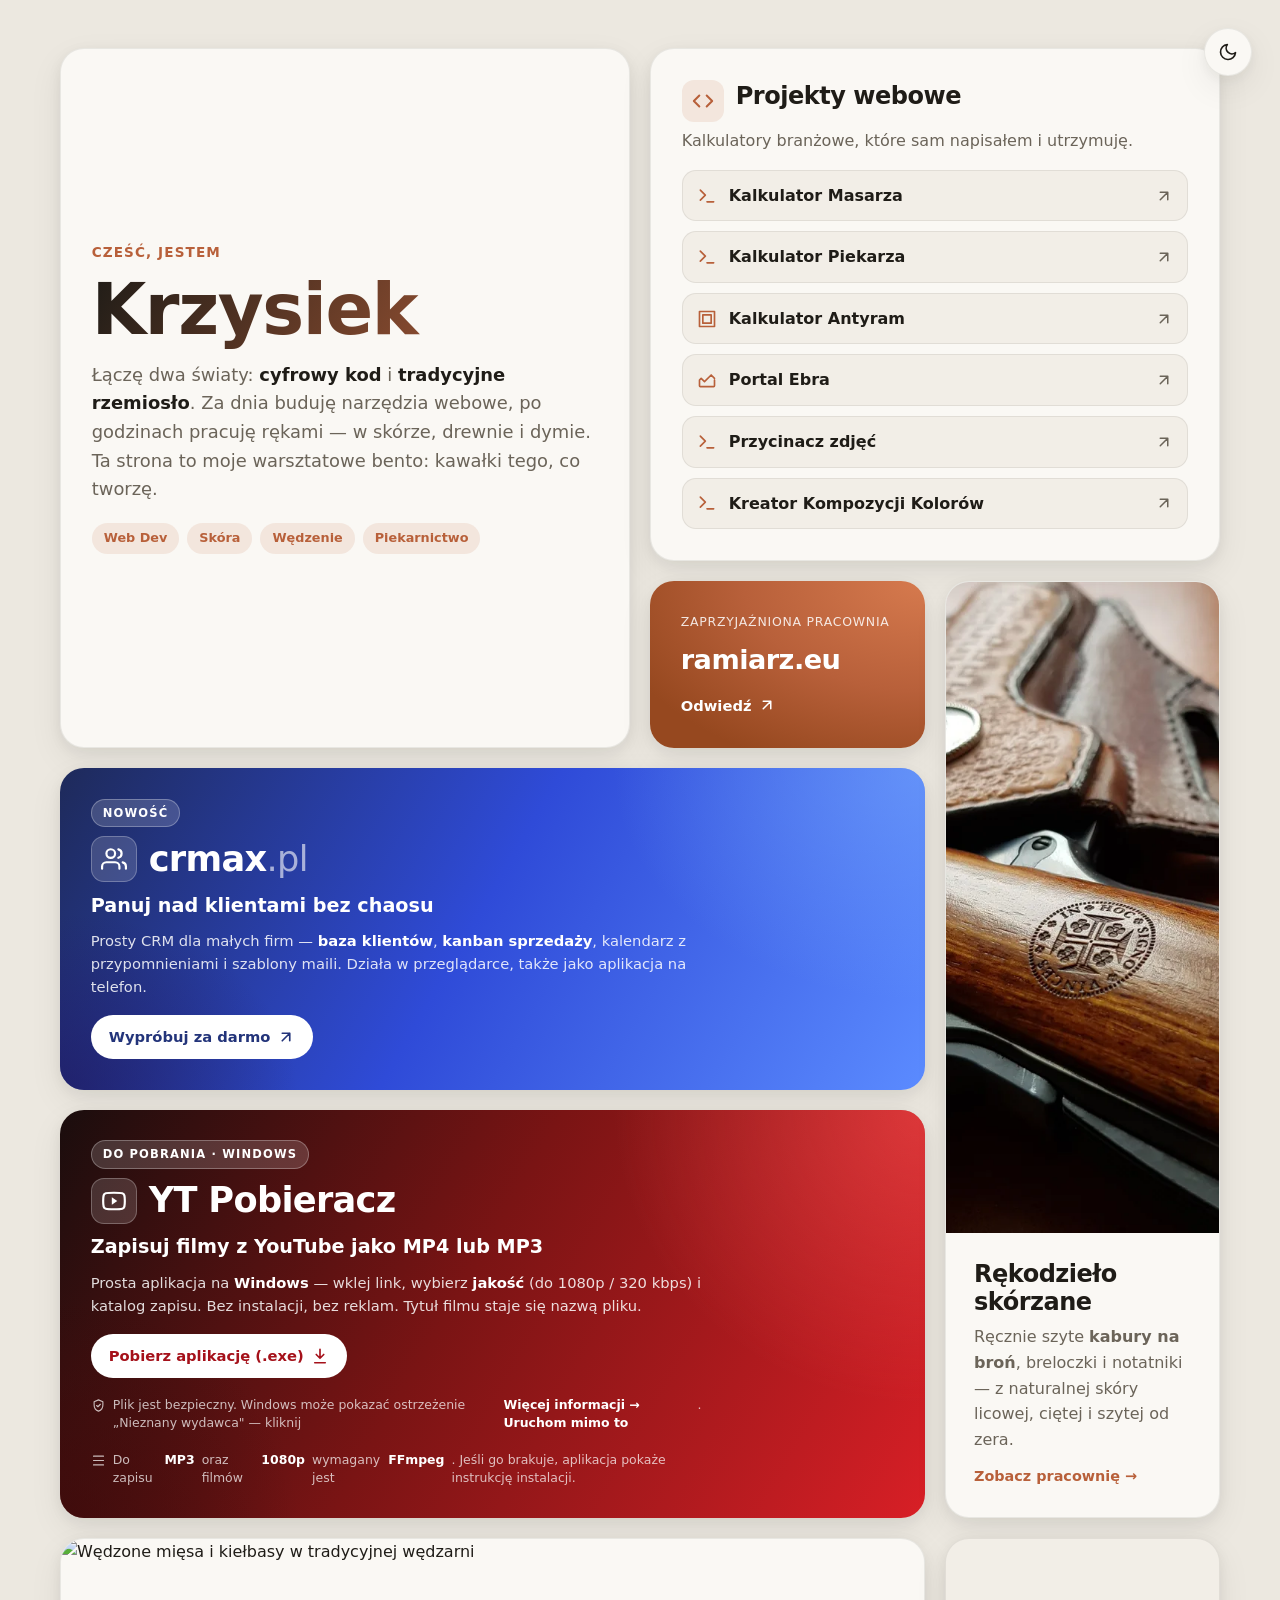
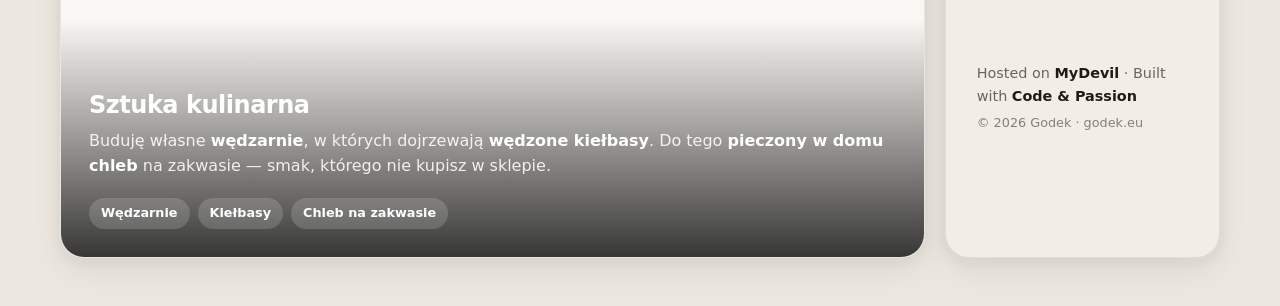
==== commit 38cfbbc6: "Dodaj link do Kalkulatora Antyram w Projektach webowych Co-Authored-By: Claude Opus 5 <noreply@anthr" ====
--- a/public_html/index.html
+++ b/public_html/index.html
@@ -67,6 +67,13 @@
           </a>
         </li>
         <li>
+          <a class="link-item" href="https://kalk.antyramy.eu/" target="_blank" rel="noopener">
+            <svg class="link-item__icon" viewBox="0 0 24 24" width="20" height="20" aria-hidden="true"><path d="M3 3h18v18H3zM7 7h10v10H7z" /></svg>
+            <span class="link-item__text">Kalkulator Antyram</span>
+            <svg class="link-item__arrow" viewBox="0 0 24 24" width="18" height="18" aria-hidden="true"><path d="M7 17L17 7M7 7h10v10" /></svg>
+          </a>
+        </li>
+        <li>
           <a class="link-item" href="https://www.ebra.pl/" target="_blank" rel="noopener">
             <svg class="link-item__icon" viewBox="0 0 24 24" width="20" height="20" aria-hidden="true"><path d="M3 12l2-2 4 4 8-8 4 4M3 12v7a1 1 0 0 0 1 1h16a1 1 0 0 0 1-1v-7" /></svg>
             <span class="link-item__text">Portal Ebra</span>
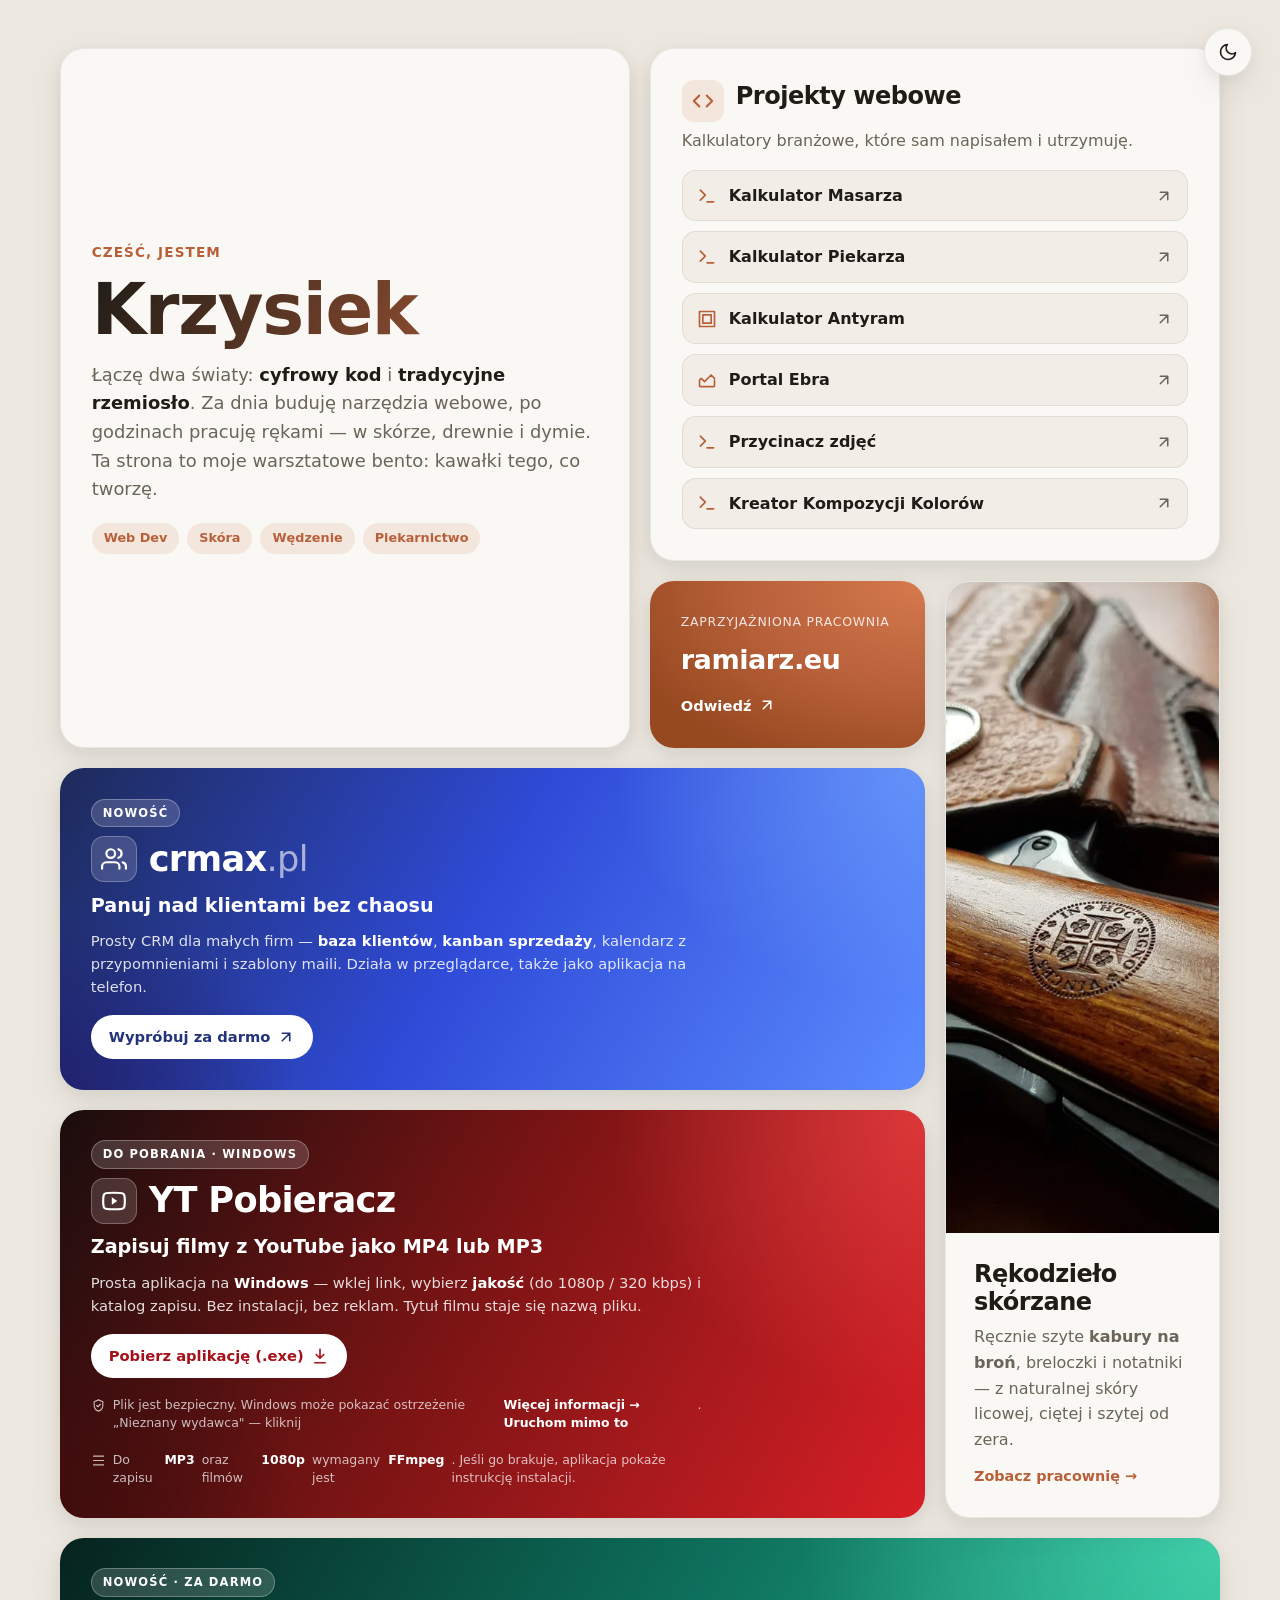
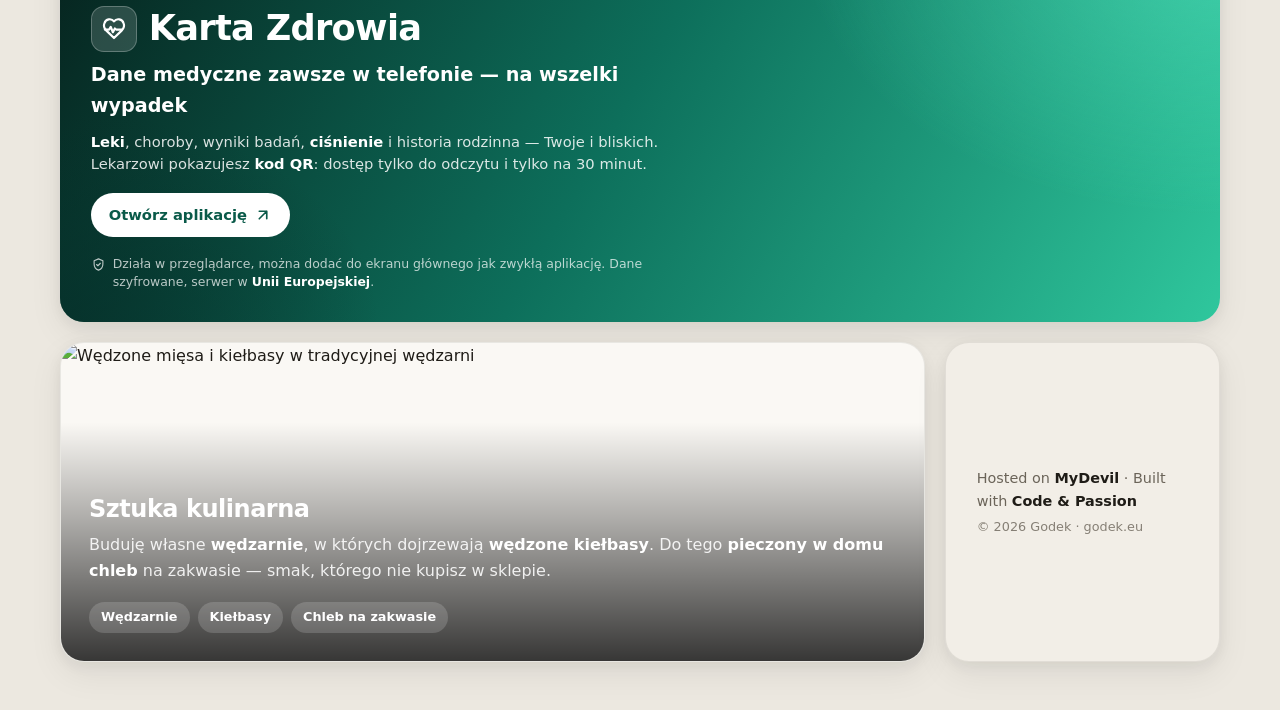
==== commit 4a3d6cad: "Dodaj kafelek Karta Zdrowia (pacjent.ebra.pl) Baner darmowej aplikacji do przechowywania danych medy" ====
--- a/public_html/index.html
+++ b/public_html/index.html
@@ -164,6 +164,37 @@
       </div>
     </a>
 
+    <!-- 4c. Baner Karta Zdrowia (szeroki) — darmowa aplikacja webowa -->
+    <a class="tile tile--pacjent" href="https://pacjent.ebra.pl/" target="_blank" rel="noopener" aria-labelledby="pacjent-title">
+      <div class="tile--pacjent__glow" aria-hidden="true"></div>
+      <div class="tile--pacjent__inner">
+        <span class="tile--pacjent__badge">Nowość · Za darmo</span>
+        <div class="tile--pacjent__head">
+          <span class="tile--pacjent__logo" aria-hidden="true">
+            <svg viewBox="0 0 24 24" width="26" height="26"><path d="M20.8 6.6a5 5 0 0 0-8.8-1.6A5 5 0 0 0 3.2 6.6c-1 2.3-.2 4.9 1.8 6.9l7 6.9 7-6.9c2-2 2.8-4.6 1.8-6.9z" /><path d="M3.5 12.5h4l1.5-2.5 2 5 1.8-3.5 1.2 1h5" /></svg>
+          </span>
+          <h2 id="pacjent-title">Karta Zdrowia</h2>
+        </div>
+        <p class="tile--pacjent__slogan">Dane medyczne zawsze w telefonie — na wszelki wypadek</p>
+        <p class="tile--pacjent__desc">
+          <strong>Leki</strong>, choroby, wyniki badań, <strong>ciśnienie</strong> i historia
+          rodzinna — Twoje i bliskich. Lekarzowi pokazujesz <strong>kod QR</strong>: dostęp
+          tylko do odczytu i tylko na 30 minut.
+        </p>
+        <span class="tile--pacjent__cta">
+          Otwórz aplikację
+          <svg viewBox="0 0 24 24" width="18" height="18" aria-hidden="true"><path d="M7 17L17 7M7 7h10v10" /></svg>
+        </span>
+        <p class="tile--pacjent__note">
+          <svg viewBox="0 0 24 24" width="15" height="15" aria-hidden="true"><path d="M12 3l7 3v5c0 4.4-3 8.4-7 10-4-1.6-7-5.6-7-10V6l7-3z" /><path d="M9 12l2 2 4-4" /></svg>
+          <span>
+            Działa w przeglądarce, można dodać do ekranu głównego jak zwykłą aplikację.
+            Dane szyfrowane, serwer w <strong>Unii Europejskiej</strong>.
+          </span>
+        </p>
+      </div>
+    </a>
+
     <!-- 5. Rękodzieło skórzane (średni) — link do podstrony -->
     <a class="tile tile--leather" href="rekodzielo.html" aria-labelledby="leather-title">
       <div class="tile__media">
--- a/public_html/style.css
+++ b/public_html/style.css
@@ -143,6 +143,7 @@
     "intro     intro     partner   leather"
     "crmax     crmax     crmax     leather"
     "pobieracz pobieracz pobieracz leather"
+    "pacjent   pacjent   pacjent   pacjent"
     "culinary  culinary  culinary  footer";
 }
 
@@ -151,6 +152,7 @@
 .tile--partner   { grid-area: partner; }
 .tile--crmax     { grid-area: crmax; }
 .tile--pobieracz { grid-area: pobieracz; }
+.tile--pacjent   { grid-area: pacjent; }
 .tile--leather   { grid-area: leather; }
 .tile--culinary  { grid-area: culinary; }
 .tile--footer    { grid-area: footer; }
@@ -398,6 +400,72 @@
 .tile--pobieracz__note svg { flex-shrink: 0; margin-top: 2px; fill: none; stroke: currentColor; stroke-width: 1.8; stroke-linecap: round; stroke-linejoin: round; }
 .tile--pobieracz__note strong { color: #fff; font-weight: 650; }
 
+/* ---------- 4c. Baner Karta Zdrowia ---------- */
+.tile--pacjent {
+  justify-content: center;
+  min-height: 220px;
+  color: #fff;
+  border: none;
+  background: linear-gradient(120deg, #06231e 0%, #0d6f5b 48%, #2fc79d 100%);
+  isolation: isolate;
+}
+.tile--pacjent__glow {
+  position: absolute;
+  inset: 0;
+  z-index: -1;
+  background:
+    radial-gradient(60% 120% at 100% 0%, rgba(90,240,200,0.5) 0%, rgba(90,240,200,0) 60%),
+    radial-gradient(50% 100% at 0% 100%, rgba(5,45,40,0.65) 0%, rgba(5,45,40,0) 55%);
+}
+.tile--pacjent__inner { display: flex; flex-direction: column; gap: 0.55rem; max-width: 60ch; }
+.tile--pacjent__badge {
+  align-self: flex-start;
+  font-size: 0.72rem;
+  font-weight: 700;
+  letter-spacing: 0.1em;
+  text-transform: uppercase;
+  padding: 4px 11px;
+  border-radius: 999px;
+  background: rgba(255,255,255,0.16);
+  border: 1px solid rgba(255,255,255,0.28);
+}
+.tile--pacjent__head { display: flex; align-items: center; gap: 12px; }
+.tile--pacjent__logo {
+  display: grid; place-items: center;
+  width: 46px; height: 46px;
+  border-radius: 13px;
+  background: rgba(255,255,255,0.15);
+  border: 1px solid rgba(255,255,255,0.25);
+  flex-shrink: 0;
+}
+.tile--pacjent__logo svg { fill: none; stroke: #fff; stroke-width: 2; stroke-linecap: round; stroke-linejoin: round; }
+.tile--pacjent h2 { font-size: clamp(1.6rem, 3vw, 2.2rem); font-weight: 800; letter-spacing: -0.02em; margin: 0; color: #fff; }
+.tile--pacjent__slogan { font-size: clamp(1rem, 1.6vw, 1.2rem); font-weight: 650; }
+.tile--pacjent__desc { font-size: 0.92rem; line-height: 1.55; color: rgba(255,255,255,0.85); }
+.tile--pacjent__desc strong { color: #fff; font-weight: 650; }
+.tile--pacjent__cta {
+  align-self: flex-start;
+  display: inline-flex; align-items: center; gap: 7px;
+  margin-top: 0.5rem;
+  padding: 10px 18px;
+  border-radius: 999px;
+  background: #fff;
+  color: #0a5a49;
+  font-weight: 700;
+  font-size: 0.92rem;
+}
+.tile--pacjent__cta svg { fill: none; stroke: currentColor; stroke-width: 2.2; stroke-linecap: round; stroke-linejoin: round; transition: transform 0.3s var(--ease); }
+.tile--pacjent:hover .tile--pacjent__cta svg { transform: translate(3px, -3px); }
+.tile--pacjent__note {
+  display: flex; align-items: flex-start; gap: 7px;
+  margin-top: 0.6rem;
+  font-size: 0.78rem;
+  line-height: 1.45;
+  color: rgba(255,255,255,0.72);
+}
+.tile--pacjent__note svg { flex-shrink: 0; margin-top: 2px; fill: none; stroke: currentColor; stroke-width: 1.8; stroke-linecap: round; stroke-linejoin: round; }
+.tile--pacjent__note strong { color: #fff; font-weight: 650; }
+
 /* ---------- 5 & 6. Kafelki z obrazem ---------- */
 .tile--leather, .tile--culinary { padding: 0; }
 .tile__media { position: relative; overflow: hidden; flex: 1; min-height: 160px; }
@@ -447,6 +515,7 @@
       "projects  partner"
       "crmax     crmax"
       "pobieracz pobieracz"
+      "pacjent   pacjent"
       "leather   leather"
       "culinary  culinary"
       "footer    footer";
@@ -466,6 +535,7 @@
       "partner"
       "crmax"
       "pobieracz"
+      "pacjent"
       "leather"
       "culinary"
       "footer";
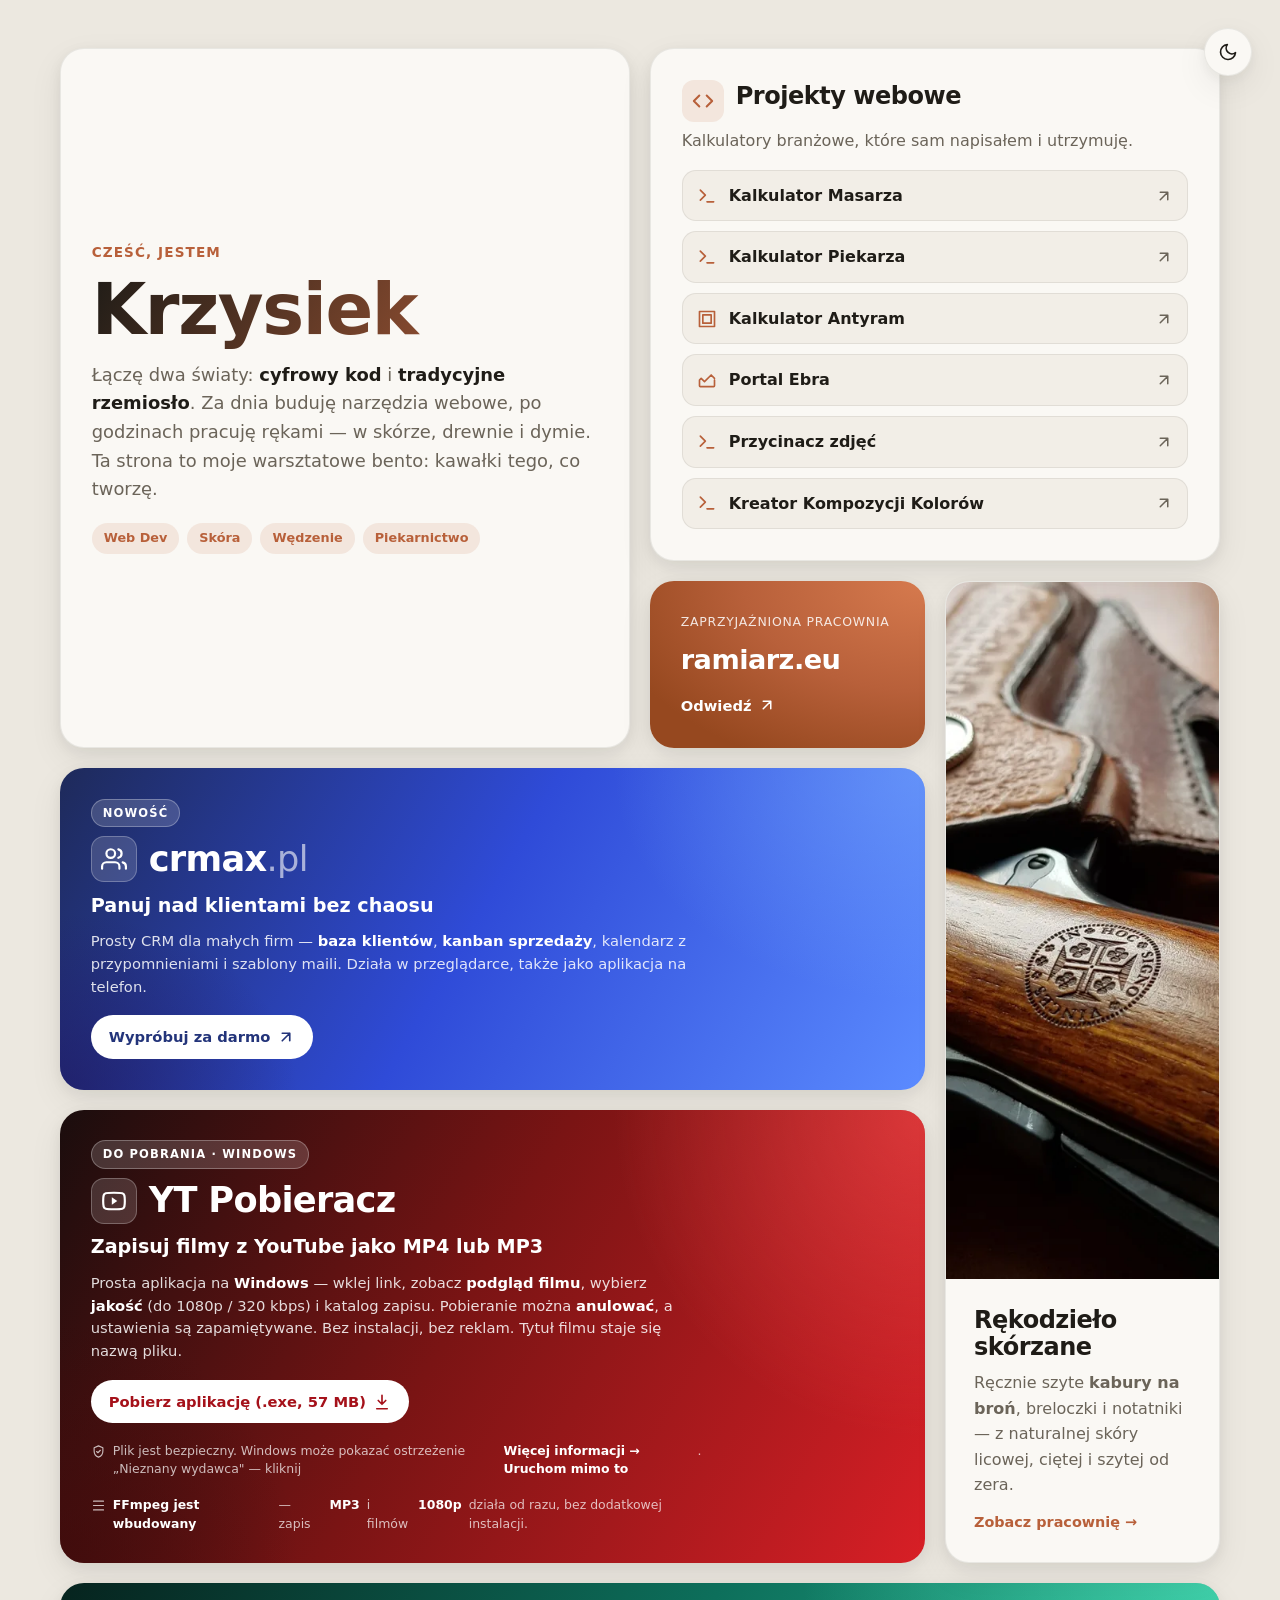
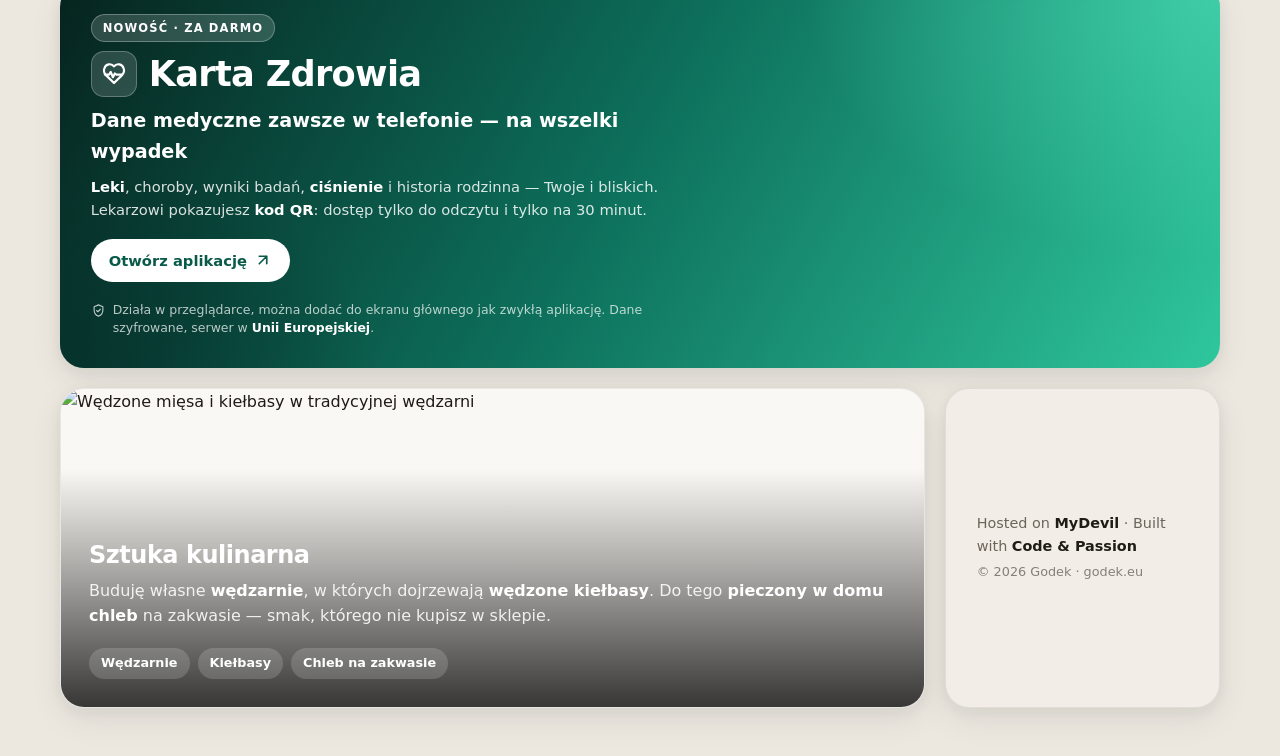
==== commit f02e1255: "Aktualizacja kafelka YT Pobieracz: nowa wersja z wbudowanym FFmpeg Co-Authored-By: Claude Opus 5.5 <" ====
--- a/public_html/index.html
+++ b/public_html/index.html
@@ -143,12 +143,13 @@
         </div>
         <p class="tile--pobieracz__slogan">Zapisuj filmy z YouTube jako MP4 lub MP3</p>
         <p class="tile--pobieracz__desc">
-          Prosta aplikacja na <strong>Windows</strong> — wklej link, wybierz
-          <strong>jakość</strong> (do 1080p / 320 kbps) i katalog zapisu. Bez instalacji,
-          bez reklam. Tytuł filmu staje się nazwą pliku.
+          Prosta aplikacja na <strong>Windows</strong> — wklej link, zobacz
+          <strong>podgląd filmu</strong>, wybierz <strong>jakość</strong> (do 1080p / 320 kbps)
+          i katalog zapisu. Pobieranie można <strong>anulować</strong>, a ustawienia są
+          zapamiętywane. Bez instalacji, bez reklam. Tytuł filmu staje się nazwą pliku.
         </p>
         <span class="tile--pobieracz__cta">
-          Pobierz aplikację (.exe)
+          Pobierz aplikację (.exe, 57 MB)
           <svg viewBox="0 0 24 24" width="18" height="18" aria-hidden="true"><path d="M12 3v12M7 10l5 5 5-5M5 21h14" /></svg>
         </span>
         <p class="tile--pobieracz__note">
@@ -158,8 +159,8 @@
         </p>
         <p class="tile--pobieracz__note">
           <svg viewBox="0 0 24 24" width="15" height="15" aria-hidden="true"><path d="M4 5h16M4 12h16M4 19h16" /></svg>
-          Do zapisu <strong>MP3</strong> oraz filmów <strong>1080p</strong> wymagany jest
-          <strong>FFmpeg</strong>. Jeśli go brakuje, aplikacja pokaże instrukcję instalacji.
+          <strong>FFmpeg jest wbudowany</strong> — zapis <strong>MP3</strong> i filmów
+          <strong>1080p</strong> działa od razu, bez dodatkowej instalacji.
         </p>
       </div>
     </a>
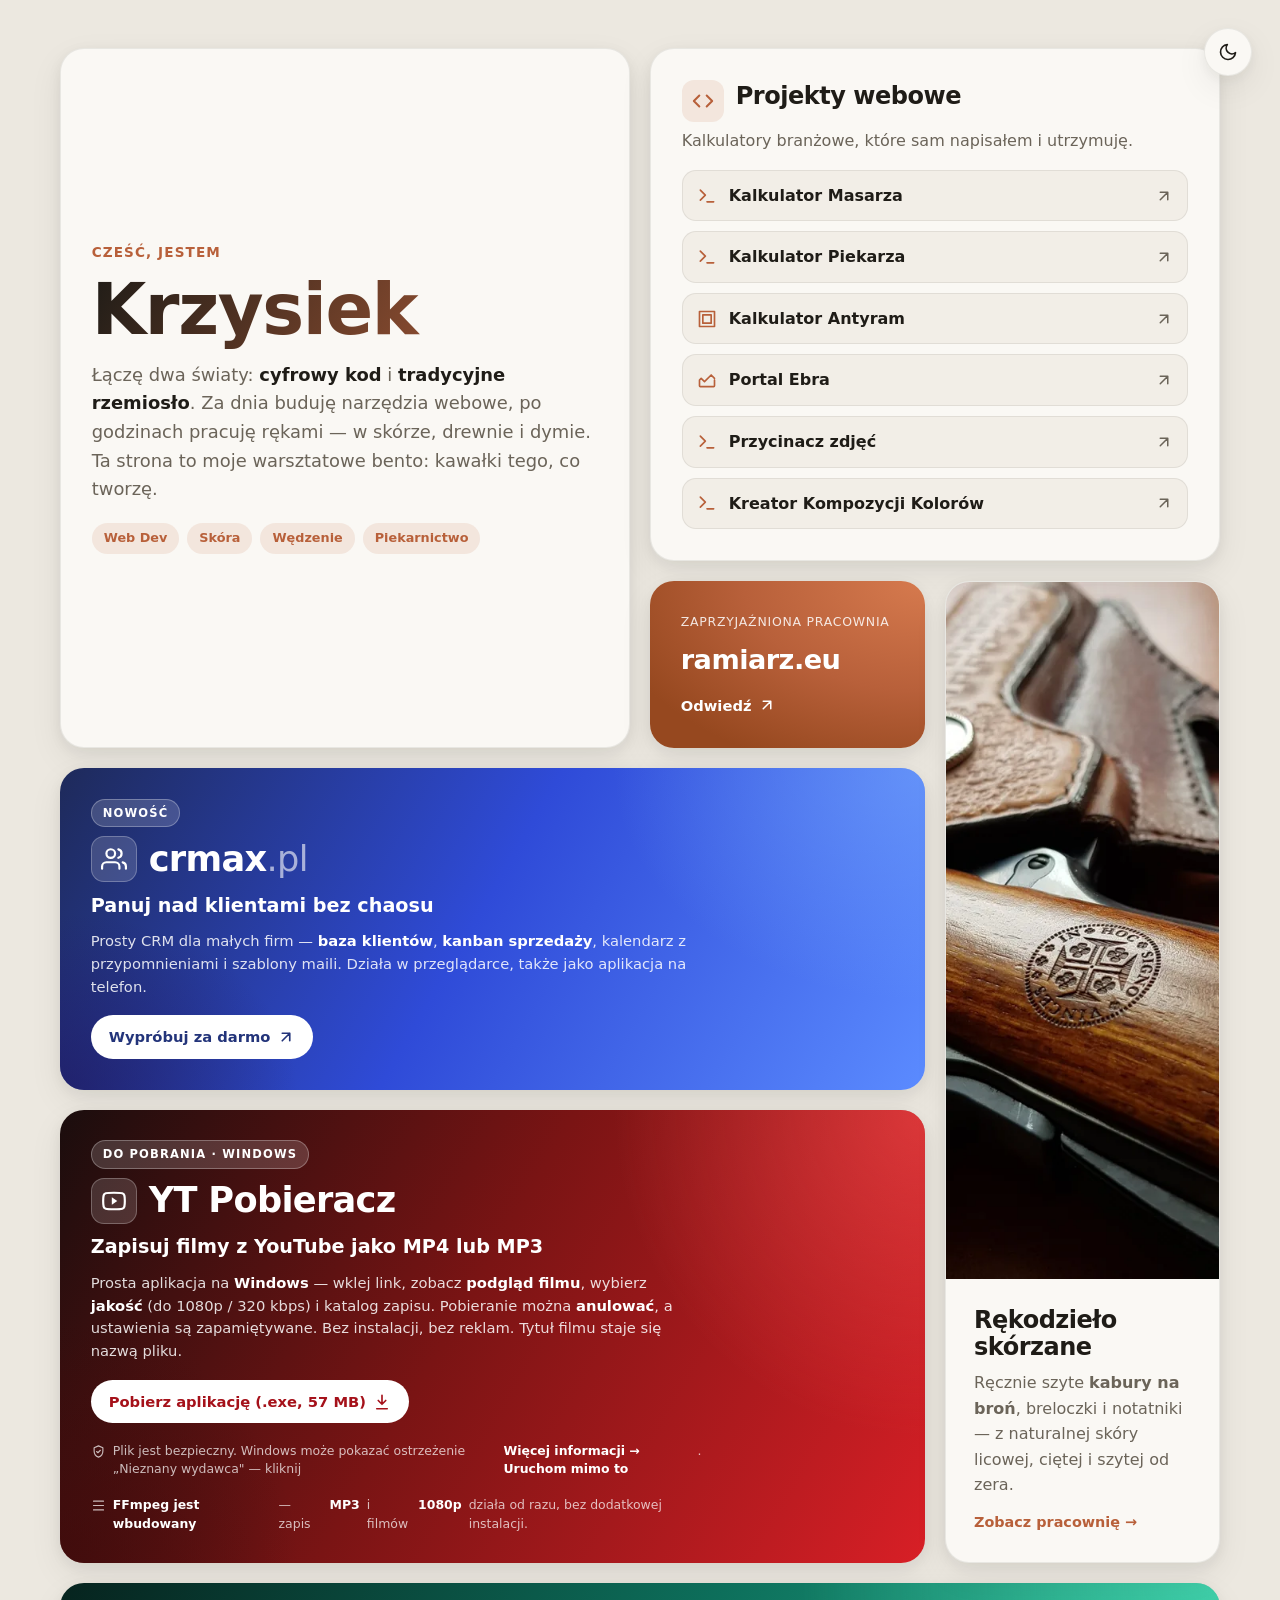
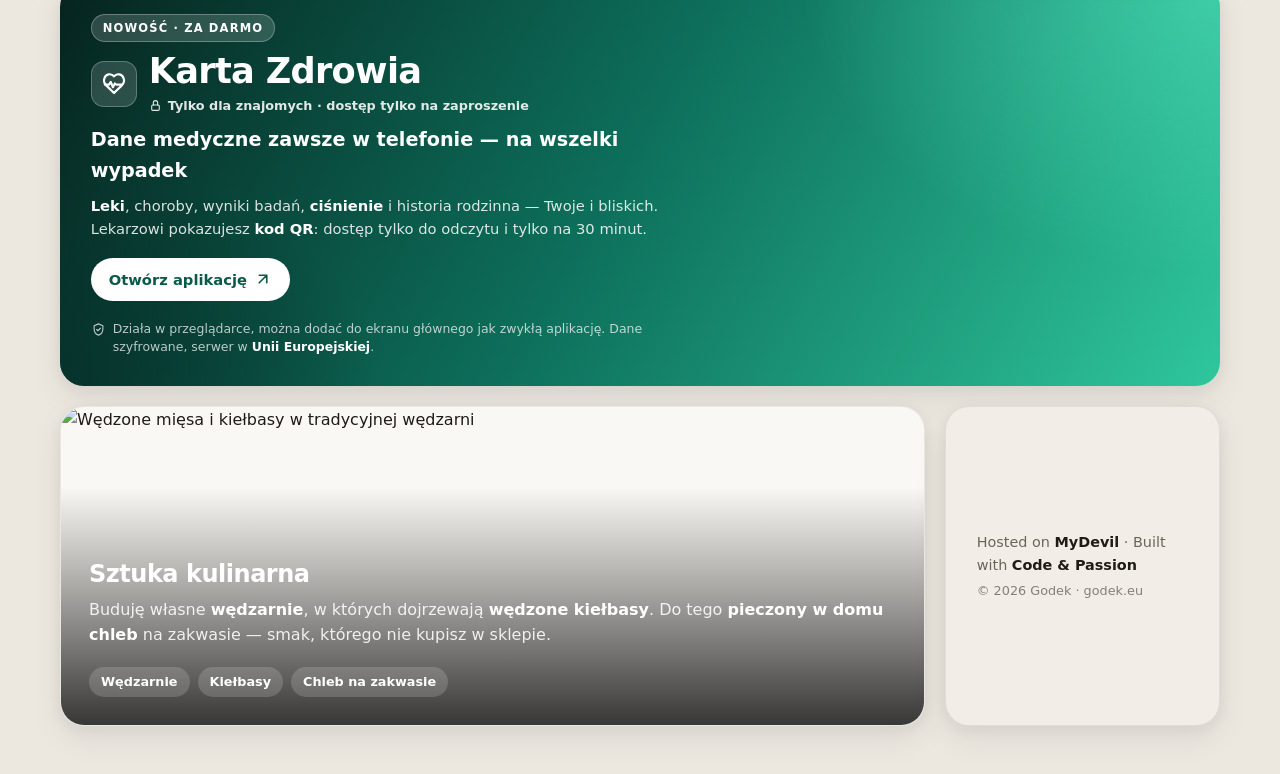
==== commit 27729a93: "Karta Zdrowia: dopisek 'tylko dla znajomych, dostęp na zaproszenie' Co-Authored-By: Claude Opus 5.5 " ====
--- a/public_html/index.html
+++ b/public_html/index.html
@@ -174,7 +174,13 @@
           <span class="tile--pacjent__logo" aria-hidden="true">
             <svg viewBox="0 0 24 24" width="26" height="26"><path d="M20.8 6.6a5 5 0 0 0-8.8-1.6A5 5 0 0 0 3.2 6.6c-1 2.3-.2 4.9 1.8 6.9l7 6.9 7-6.9c2-2 2.8-4.6 1.8-6.9z" /><path d="M3.5 12.5h4l1.5-2.5 2 5 1.8-3.5 1.2 1h5" /></svg>
           </span>
-          <h2 id="pacjent-title">Karta Zdrowia</h2>
+          <div class="tile--pacjent__title">
+            <h2 id="pacjent-title">Karta Zdrowia</h2>
+            <span class="tile--pacjent__invite">
+              <svg viewBox="0 0 24 24" width="13" height="13" aria-hidden="true"><rect x="5" y="11" width="14" height="10" rx="2" /><path d="M8 11V7a4 4 0 0 1 8 0v4" /></svg>
+              Tylko dla znajomych · dostęp tylko na zaproszenie
+            </span>
+          </div>
         </div>
         <p class="tile--pacjent__slogan">Dane medyczne zawsze w telefonie — na wszelki wypadek</p>
         <p class="tile--pacjent__desc">
--- a/public_html/style.css
+++ b/public_html/style.css
@@ -440,6 +440,14 @@
 }
 .tile--pacjent__logo svg { fill: none; stroke: #fff; stroke-width: 2; stroke-linecap: round; stroke-linejoin: round; }
 .tile--pacjent h2 { font-size: clamp(1.6rem, 3vw, 2.2rem); font-weight: 800; letter-spacing: -0.02em; margin: 0; color: #fff; }
+.tile--pacjent__title { display: flex; flex-direction: column; gap: 4px; }
+.tile--pacjent__invite {
+  display: inline-flex; align-items: center; gap: 6px;
+  font-size: 0.8rem;
+  font-weight: 600;
+  color: rgba(255,255,255,0.88);
+}
+.tile--pacjent__invite svg { flex-shrink: 0; fill: none; stroke: currentColor; stroke-width: 2; stroke-linecap: round; stroke-linejoin: round; }
 .tile--pacjent__slogan { font-size: clamp(1rem, 1.6vw, 1.2rem); font-weight: 650; }
 .tile--pacjent__desc { font-size: 0.92rem; line-height: 1.55; color: rgba(255,255,255,0.85); }
 .tile--pacjent__desc strong { color: #fff; font-weight: 650; }
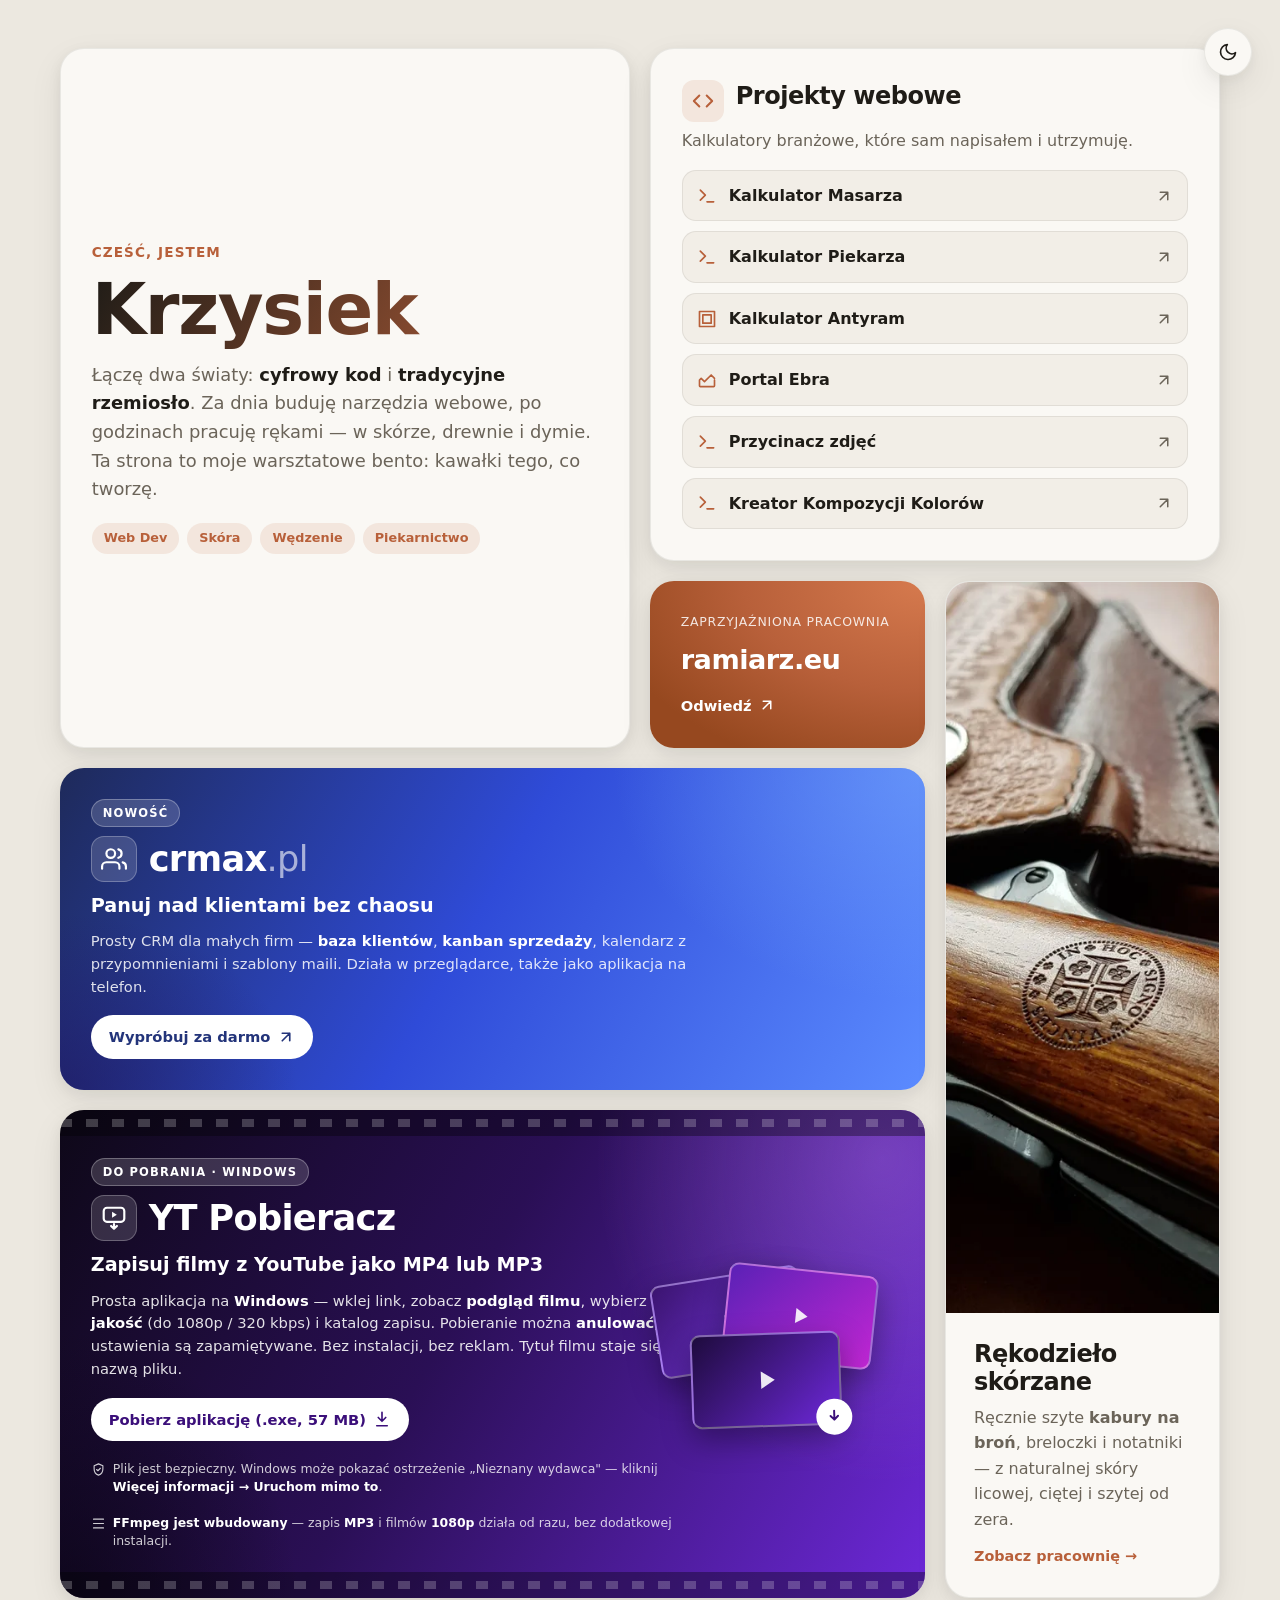
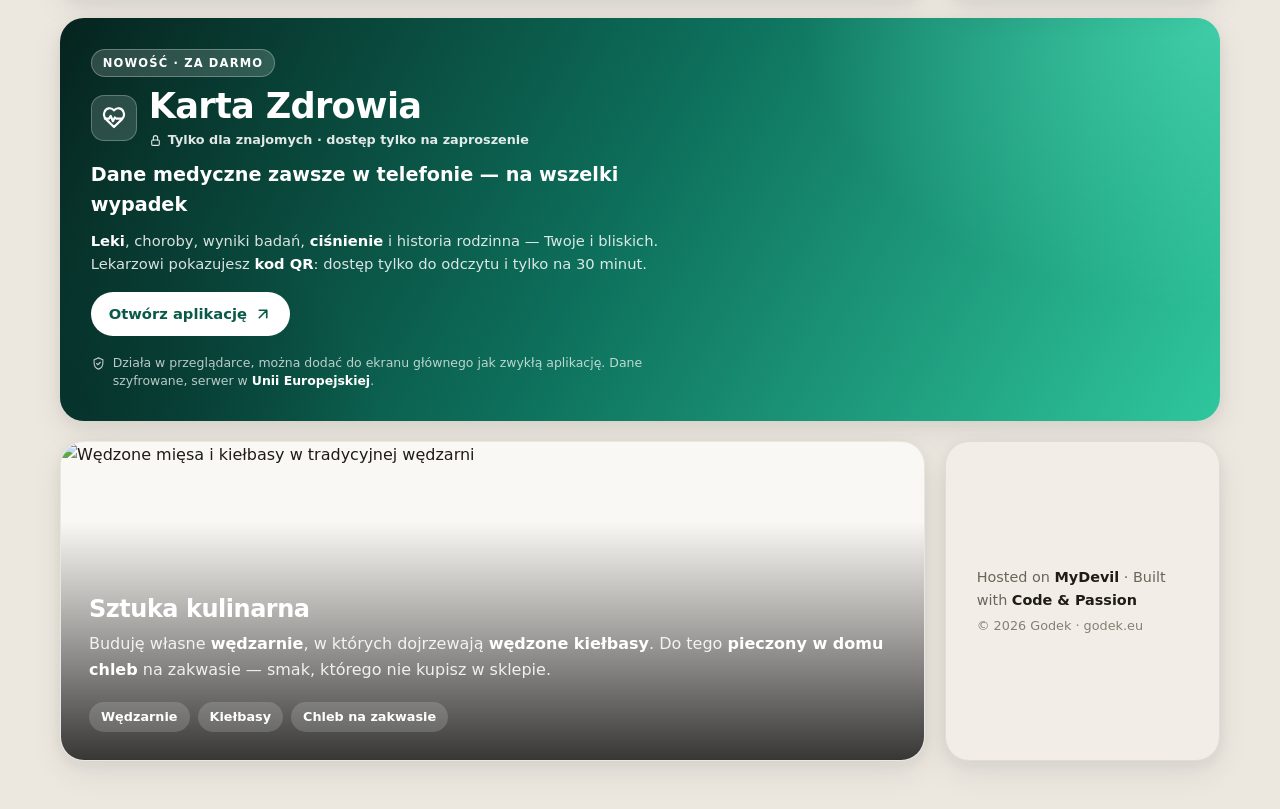
==== commit bb278138: "YT Pobieracz: nowy wygląd kafelka (fiolet + taśma filmowa), lepszy kontrast Co-Authored-By: Claude O" ====
--- a/public_html/index.html
+++ b/public_html/index.html
@@ -137,7 +137,7 @@
         <span class="tile--pobieracz__badge">Do pobrania · Windows</span>
         <div class="tile--pobieracz__head">
           <span class="tile--pobieracz__logo" aria-hidden="true">
-            <svg viewBox="0 0 24 24" width="26" height="26"><path d="M22 12s0-3.5-.45-5.17a2.78 2.78 0 0 0-1.95-1.96C17.9 4.42 12 4.42 12 4.42s-5.9 0-7.6.45a2.78 2.78 0 0 0-1.95 1.96C2 8.5 2 12 2 12s0 3.5.45 5.17a2.78 2.78 0 0 0 1.95 1.96c1.7.45 7.6.45 7.6.45s5.9 0 7.6-.45a2.78 2.78 0 0 0 1.95-1.96C22 15.5 22 12 22 12z" /><path d="M10 15.5l5-3.5-5-3.5z" fill="currentColor" stroke="none" /></svg>
+            <svg viewBox="0 0 24 24" width="26" height="26"><rect x="2.5" y="2.5" width="19" height="13" rx="3" /><path d="M10.2 6.3v5.4l4.4-2.7z" fill="currentColor" stroke="none" /><path d="M12 17.5v4.2M9.3 19.3l2.7 2.6 2.7-2.6" /></svg>
           </span>
           <h2 id="pobieracz-title">YT Pobieracz</h2>
         </div>
@@ -154,14 +154,21 @@
         </span>
         <p class="tile--pobieracz__note">
           <svg viewBox="0 0 24 24" width="15" height="15" aria-hidden="true"><path d="M12 3l7 3v5c0 4.4-3 8.4-7 10-4-1.6-7-5.6-7-10V6l7-3z" /><path d="M9 12l2 2 4-4" /></svg>
-          Plik jest bezpieczny. Windows może pokazać ostrzeżenie „Nieznany wydawca" —
-          kliknij <strong>Więcej informacji → Uruchom mimo to</strong>.
+          <span>Plik jest bezpieczny. Windows może pokazać ostrzeżenie „Nieznany wydawca" —
+          kliknij <strong>Więcej informacji → Uruchom mimo to</strong>.</span>
         </p>
         <p class="tile--pobieracz__note">
           <svg viewBox="0 0 24 24" width="15" height="15" aria-hidden="true"><path d="M4 5h16M4 12h16M4 19h16" /></svg>
-          <strong>FFmpeg jest wbudowany</strong> — zapis <strong>MP3</strong> i filmów
-          <strong>1080p</strong> działa od razu, bez dodatkowej instalacji.
-        </p>
+          <span><strong>FFmpeg jest wbudowany</strong> — zapis <strong>MP3</strong> i filmów
+          <strong>1080p</strong> działa od razu, bez dodatkowej instalacji.</span>
+        </p>
+      </div>
+      <div class="tile--pobieracz__frames" aria-hidden="true">
+        <div class="tile--pobieracz__frame"><svg viewBox="0 0 24 24" width="26" height="26"><path d="M8 5v14l11-7z" /></svg></div>
+        <div class="tile--pobieracz__frame"><svg viewBox="0 0 24 24" width="26" height="26"><path d="M8 5v14l11-7z" /></svg></div>
+        <div class="tile--pobieracz__frame"><svg viewBox="0 0 24 24" width="30" height="30"><path d="M8 5v14l11-7z" /></svg>
+          <span class="tile--pobieracz__dl"><svg viewBox="0 0 24 24" width="18" height="18"><path d="M12 4v12M7 11l5 5 5-5" /></svg></span>
+        </div>
       </div>
     </a>
 
--- a/public_html/style.css
+++ b/public_html/style.css
@@ -334,23 +334,62 @@
 .tile--crmax__cta svg { fill: none; stroke: currentColor; stroke-width: 2.2; stroke-linecap: round; stroke-linejoin: round; transition: transform 0.3s var(--ease); }
 .tile--crmax:hover .tile--crmax__cta svg { transform: translate(3px, -3px); }
 
-/* ---------- 4b. Baner YT Pobieracz ---------- */
+/* ---------- 4b. Baner YT Pobieracz („Kinowa noc”) ---------- */
 .tile--pobieracz {
   justify-content: center;
   min-height: 220px;
+  padding-block: 48px;
   color: #fff;
   border: none;
-  background: linear-gradient(120deg, #1a0d0d 0%, #7a1414 46%, #d81f26 100%);
+  background: linear-gradient(120deg, #0e0818 0%, #2a0f55 45%, #6d28d9 100%);
   isolation: isolate;
+  container-type: inline-size;
 }
 .tile--pobieracz__glow {
   position: absolute;
   inset: 0;
   z-index: -1;
   background:
-    radial-gradient(60% 120% at 100% 0%, rgba(255,80,80,0.55) 0%, rgba(255,80,80,0) 60%),
-    radial-gradient(50% 100% at 0% 100%, rgba(60,10,10,0.65) 0%, rgba(60,10,10,0) 55%);
-}
+    radial-gradient(55% 110% at 95% 10%, rgba(192,132,252,0.35) 0%, rgba(192,132,252,0) 60%),
+    radial-gradient(50% 100% at 0% 100%, rgba(8,4,16,0.7) 0%, rgba(8,4,16,0) 55%);
+}
+/* Perforacja taśmy filmowej u góry i na dole */
+.tile--pobieracz__glow::before,
+.tile--pobieracz__glow::after {
+  content: "";
+  position: absolute; left: 0; right: 0; height: 26px;
+  background:
+    repeating-linear-gradient(90deg, rgba(255,255,255,0.22) 0 12px, transparent 12px 26px) center / 100% 8px no-repeat,
+    rgba(0,0,0,0.35);
+}
+.tile--pobieracz__glow::before { top: 0; }
+.tile--pobieracz__glow::after  { bottom: 0; }
+/* Stos klatek filmu po prawej (ozdoba) */
+.tile--pobieracz__frames {
+  position: absolute;
+  right: 40px; top: 50%;
+  width: 230px; height: 170px;
+  transform: translateY(-50%);
+  pointer-events: none;
+}
+.tile--pobieracz__frame {
+  position: absolute; width: 150px; height: 94px;
+  border-radius: 10px;
+  border: 2px solid rgba(255,255,255,0.35);
+  display: grid; place-items: center;
+  box-shadow: 0 12px 30px rgba(0,0,0,0.35);
+}
+.tile--pobieracz__frame > svg { fill: rgba(255,255,255,0.9); }
+.tile--pobieracz__frame:nth-child(1) { left: 0;    top: 6px;  transform: rotate(-9deg); background: linear-gradient(135deg, #3b1470, #7c3aed); }
+.tile--pobieracz__frame:nth-child(2) { left: 70px; top: 0;    transform: rotate(6deg);  background: linear-gradient(135deg, #5b21b6, #c026d3); }
+.tile--pobieracz__frame:nth-child(3) { left: 36px; top: 64px; transform: rotate(-2deg); background: linear-gradient(135deg, #1e0b3d, #6d28d9); }
+.tile--pobieracz__dl {
+  position: absolute; right: -12px; bottom: -12px;
+  width: 36px; height: 36px; border-radius: 50%;
+  background: #fff; display: grid; place-items: center;
+}
+.tile--pobieracz__dl svg { fill: none; stroke: #3b0f7a; stroke-width: 2.6; stroke-linecap: round; stroke-linejoin: round; }
+@container (max-width: 760px) { .tile--pobieracz__frames { display: none; } }
 .tile--pobieracz__inner { display: flex; flex-direction: column; gap: 0.55rem; max-width: 60ch; }
 .tile--pobieracz__badge {
   align-self: flex-start;
@@ -375,7 +414,7 @@
 .tile--pobieracz__logo svg { fill: none; stroke: #fff; stroke-width: 2; stroke-linecap: round; stroke-linejoin: round; }
 .tile--pobieracz h2 { font-size: clamp(1.6rem, 3vw, 2.2rem); font-weight: 800; letter-spacing: -0.02em; margin: 0; color: #fff; }
 .tile--pobieracz__slogan { font-size: clamp(1rem, 1.6vw, 1.2rem); font-weight: 650; }
-.tile--pobieracz__desc { font-size: 0.92rem; line-height: 1.55; color: rgba(255,255,255,0.85); }
+.tile--pobieracz__desc { font-size: 0.92rem; line-height: 1.55; color: rgba(255,255,255,0.88); }
 .tile--pobieracz__desc strong { color: #fff; font-weight: 650; }
 .tile--pobieracz__cta {
   align-self: flex-start;
@@ -384,7 +423,7 @@
   padding: 10px 18px;
   border-radius: 999px;
   background: #fff;
-  color: #a5111a;
+  color: #3b0f7a;
   font-weight: 700;
   font-size: 0.92rem;
 }
@@ -395,7 +434,7 @@
   margin-top: 0.6rem;
   font-size: 0.78rem;
   line-height: 1.45;
-  color: rgba(255,255,255,0.72);
+  color: rgba(255,255,255,0.80);
 }
 .tile--pobieracz__note svg { flex-shrink: 0; margin-top: 2px; fill: none; stroke: currentColor; stroke-width: 1.8; stroke-linecap: round; stroke-linejoin: round; }
 .tile--pobieracz__note strong { color: #fff; font-weight: 650; }
